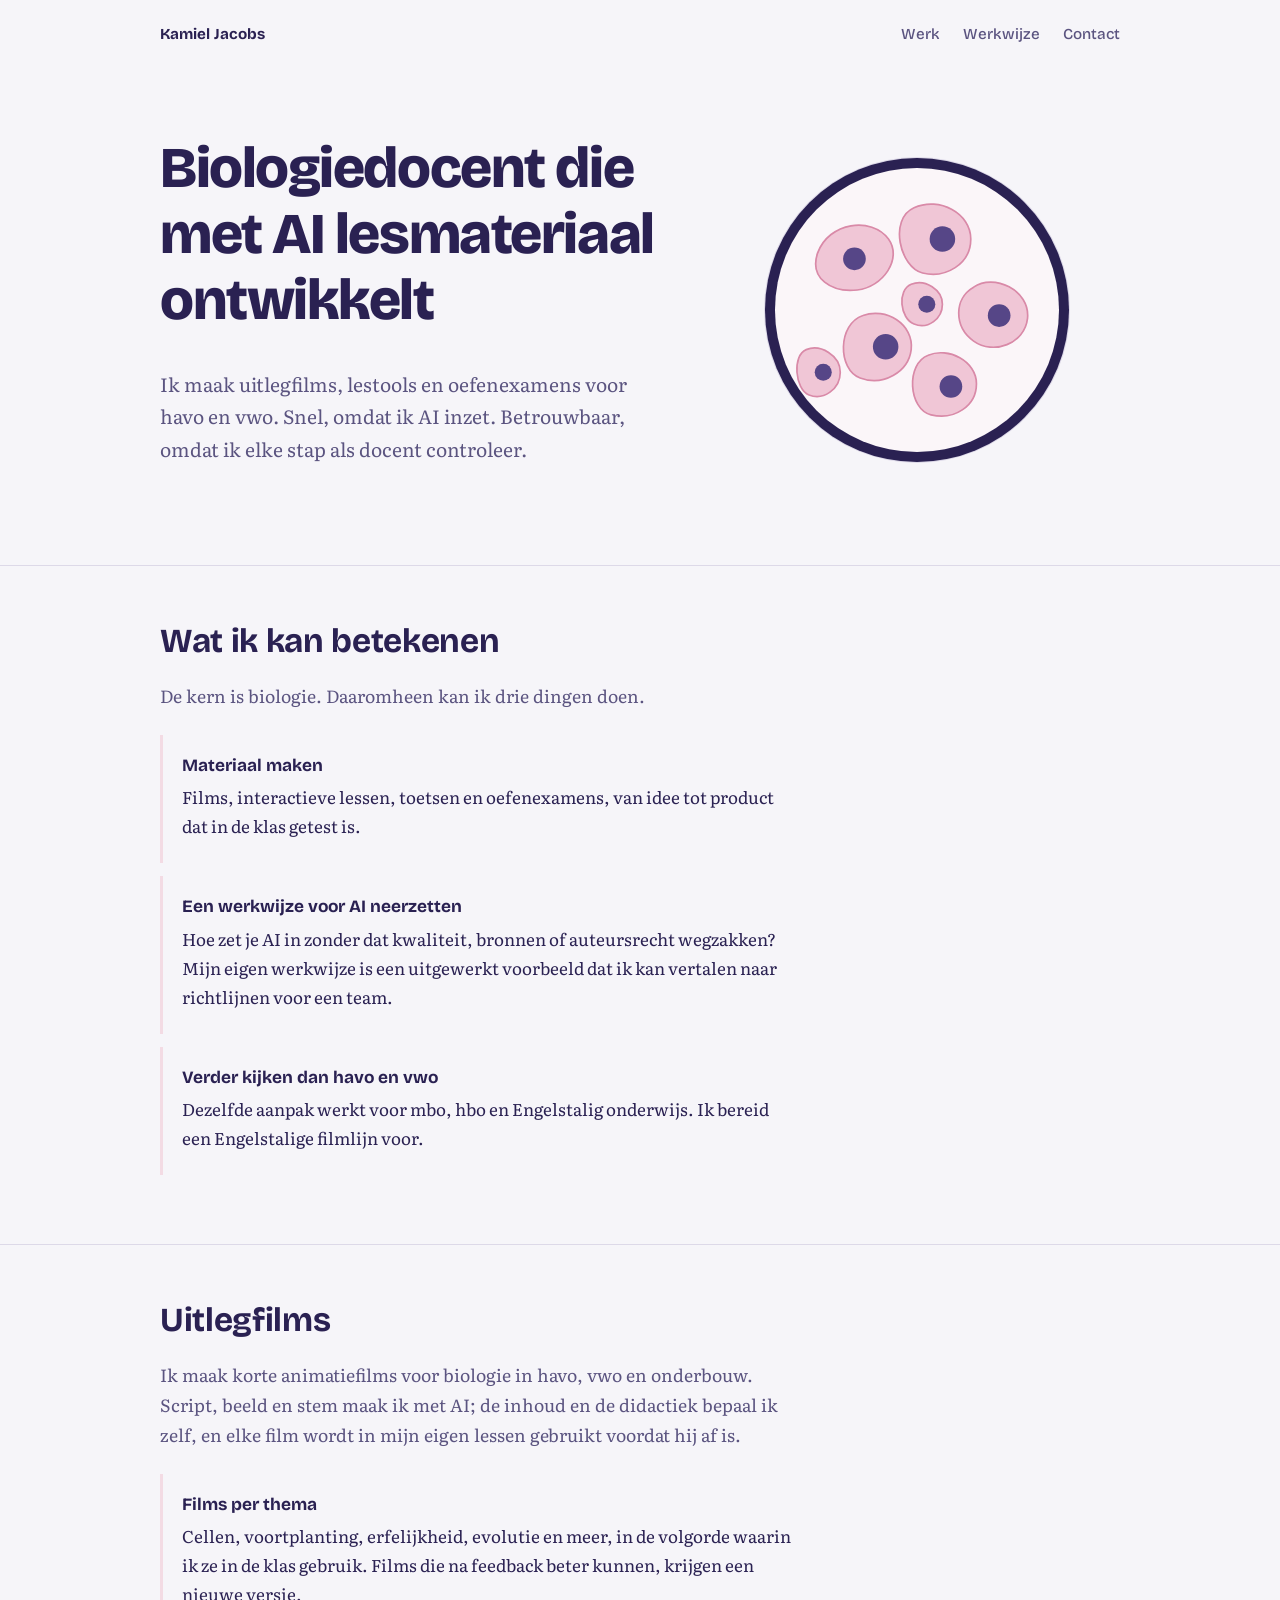
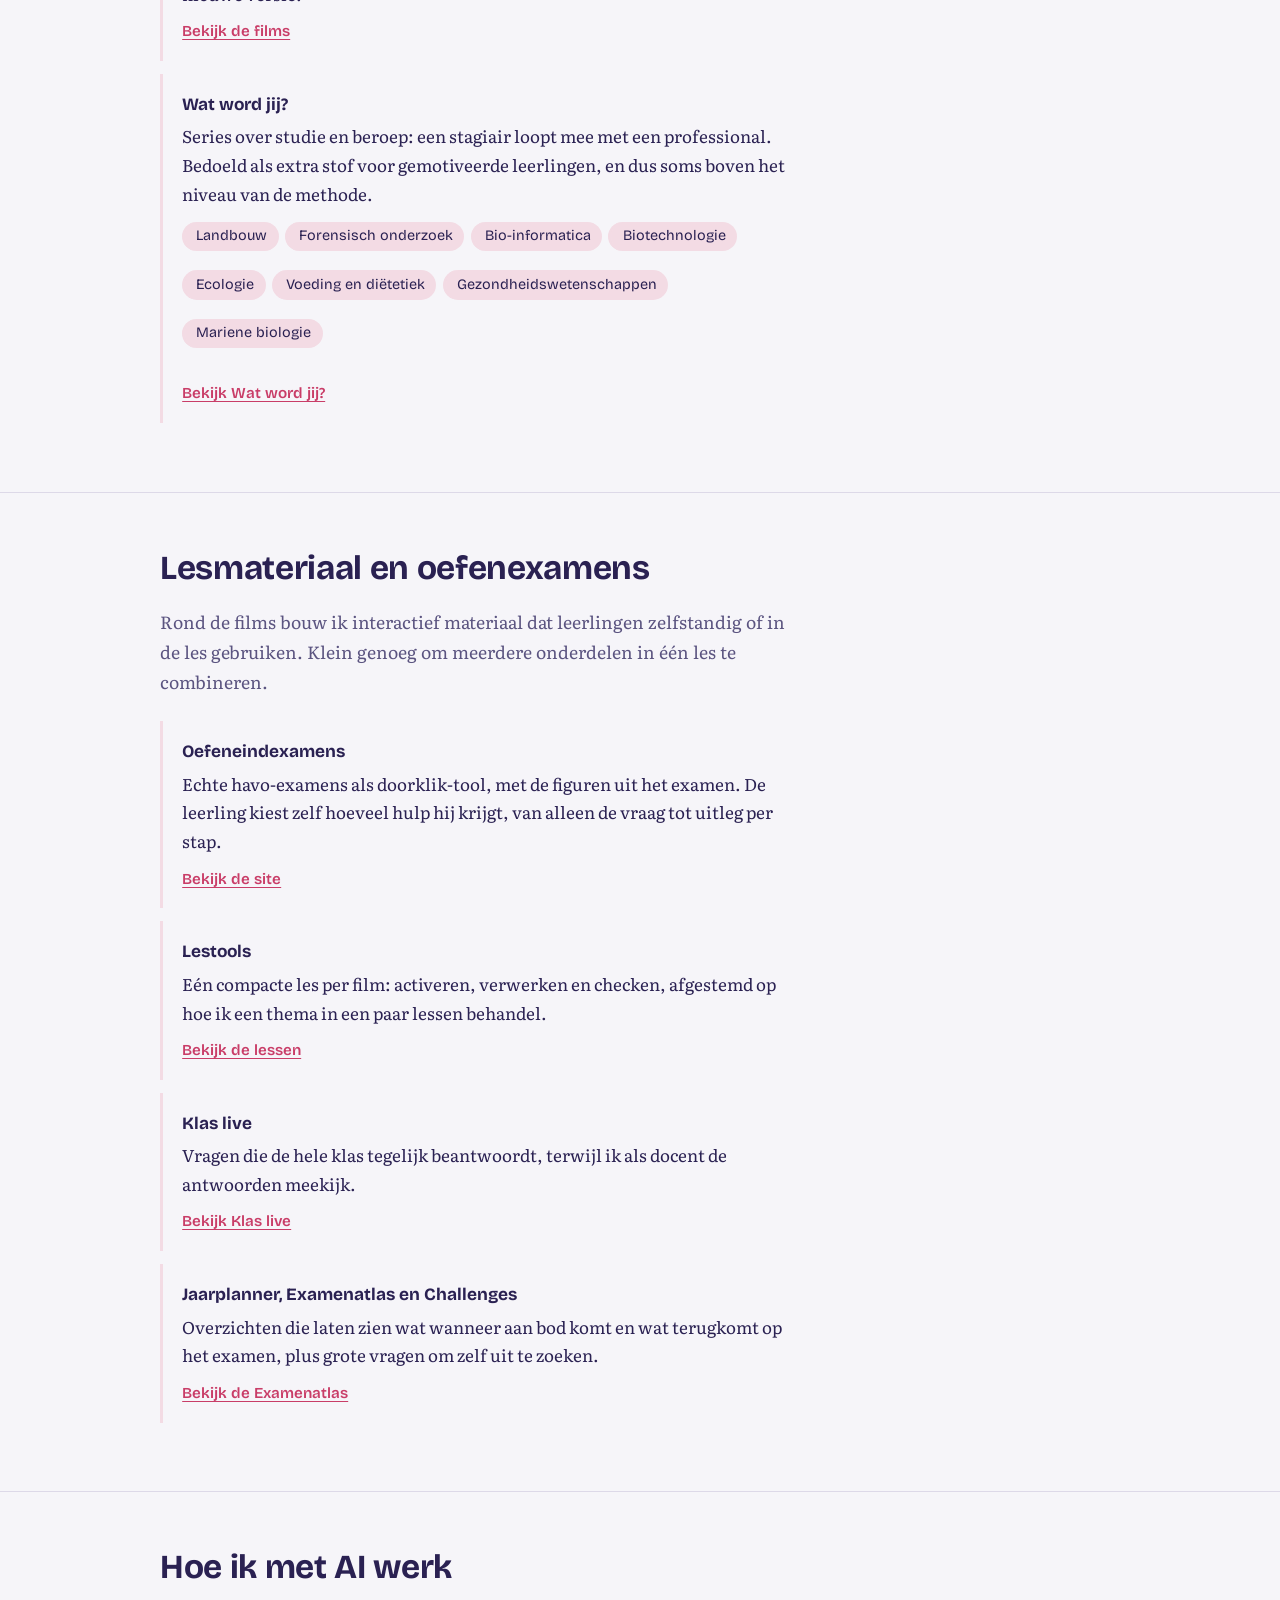
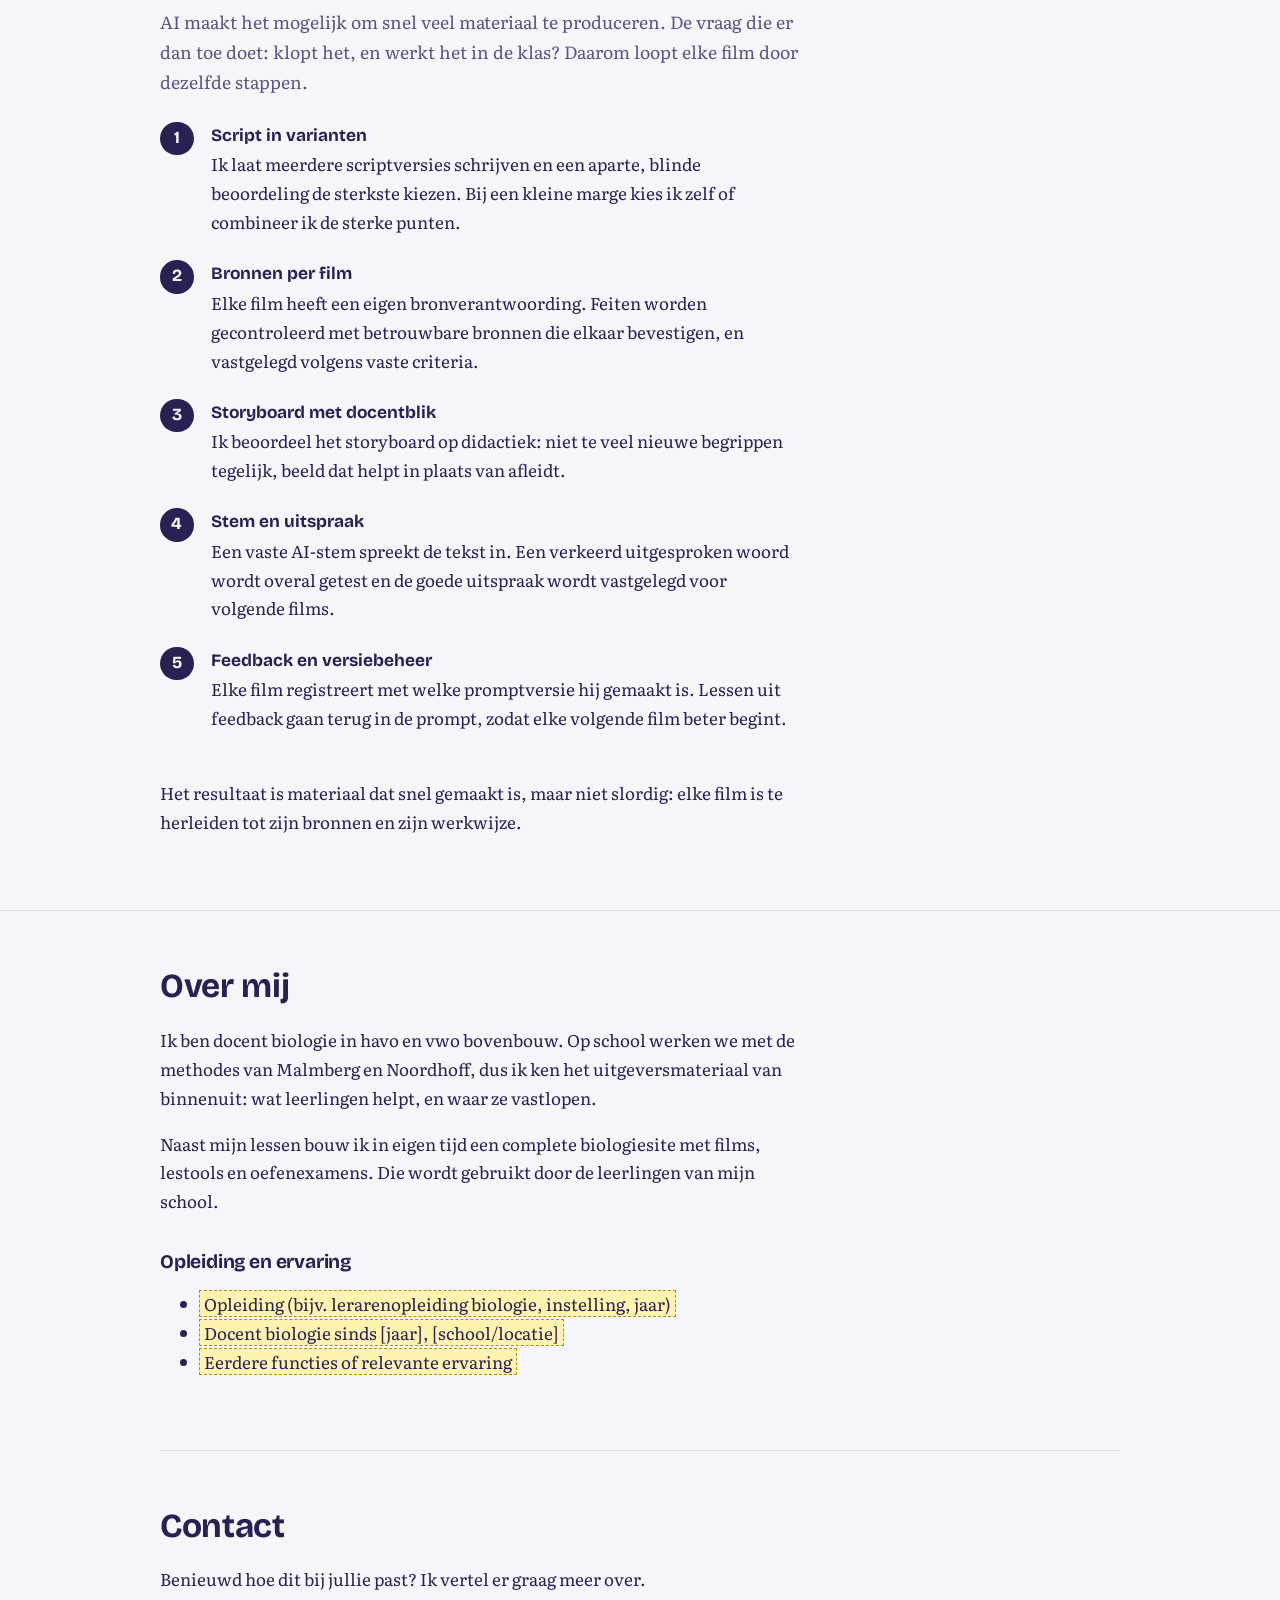
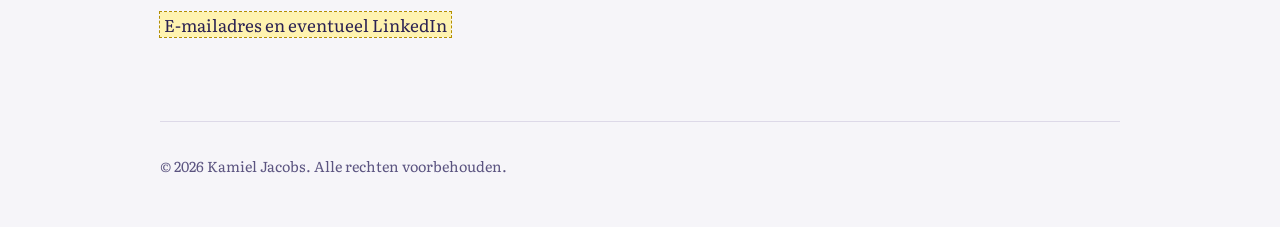
==== index.html @ 705c6bc0 "Eerste versie portfolio: homepage, vier bouwstenen en landingspagina Co-Authored-By: Claude Opus 5.5" ====
<!doctype html>
<html lang="nl">
<head>
  <meta charset="utf-8">
  <meta name="viewport" content="width=device-width, initial-scale=1">
  <title>Kamiel Jacobs – biologie en lesmateriaal met AI</title>
  <meta name="description" content="Portfolio van Kamiel Jacobs, docent biologie die met AI uitlegfilms, lestools en oefenexamens ontwikkelt.">
  <link rel="preconnect" href="https://fonts.googleapis.com">
  <link rel="preconnect" href="https://fonts.gstatic.com" crossorigin>
  <link href="https://fonts.googleapis.com/css2?family=Bricolage+Grotesque:opsz,wght@12..96,500..800&family=Literata:opsz,wght@7..72,400;7..72,600&display=swap" rel="stylesheet">
  <link rel="stylesheet" href="assets/style.css">
</head>
<body>
  <div class="wrap">
    <header class="balk">
      <a href="./">Kamiel Jacobs</a>
      <nav aria-label="Hoofdmenu">
        <a href="#werk">Werk</a>
        <a href="#werkwijze">Werkwijze</a>
        <a href="#contact">Contact</a>
      </nav>
    </header>

    <main>
      <div class="held">
        <div>
          <h1>Biologiedocent die met AI lesmateriaal ontwikkelt</h1>
          <p class="lead">Ik maak uitlegfilms, lestools en oefenexamens voor havo en vwo. Snel, omdat ik AI inzet. Betrouwbaar, omdat ik elke stap als docent controleer.</p>
        </div>
        <div class="beeldveld" aria-hidden="true">
          <svg viewBox="0 0 200 200">
            <g fill="#f0c6d6" stroke="#d98aa8" stroke-width="1.2">
              <path class="cel" d="M30 60c8-22 38-26 50-10 10 14-4 34-22 36-18 2-34-8-28-26z"/>
              <path class="cel" d="M98 28c18-8 40 4 40 22s-18 28-34 24-24-38-6-46z"/>
              <path class="cel" d="M140 84c14-10 40 2 38 22-2 18-24 26-38 16s-14-30 0-38z"/>
              <path class="cel" d="M62 104c16-6 36 6 34 24-2 16-20 26-36 20s-16-38 2-44z"/>
              <path class="cel" d="M108 132c14-6 34 4 34 20s-16 26-32 22-18-36-2-42z"/>
              <path class="cel" d="M22 128c10-4 24 4 24 16s-12 20-22 16-12-28-2-32z"/>
              <path class="cel" d="M96 82c10-4 22 4 22 14s-10 18-20 14-12-24-2-28z"/>
            </g>
            <g fill="#3b2f7a" opacity="0.85">
              <circle class="cel" cx="56" cy="64" r="8"/>
              <circle class="cel" cx="118" cy="50" r="9"/>
              <circle class="cel" cx="158" cy="104" r="8"/>
              <circle class="cel" cx="78" cy="126" r="9"/>
              <circle class="cel" cx="124" cy="154" r="8"/>
              <circle class="cel" cx="34" cy="144" r="6"/>
              <circle class="cel" cx="107" cy="96" r="6"/>
            </g>
          </svg>
        </div>
      </div>
    </main>
  </div>

  <section class="blok" id="werk">
    <div class="wrap">
      <div class="inhoud">
        <h2>Wat ik kan betekenen</h2>
        <p class="intro">De kern is biologie. Daaromheen kan ik drie dingen doen.</p>
        <ul class="items">
          <li>
            <strong>Materiaal maken</strong>
            <p>Films, interactieve lessen, toetsen en oefenexamens, van idee tot product dat in de klas getest is.</p>
          </li>
          <li>
            <strong>Een werkwijze voor AI neerzetten</strong>
            <p>Hoe zet je AI in zonder dat kwaliteit, bronnen of auteursrecht wegzakken? Mijn eigen werkwijze is een uitgewerkt voorbeeld dat ik kan vertalen naar richtlijnen voor een team.</p>
          </li>
          <li>
            <strong>Verder kijken dan havo en vwo</strong>
            <p>Dezelfde aanpak werkt voor mbo, hbo en Engelstalig onderwijs. Ik bereid een Engelstalige filmlijn voor.</p>
          </li>
        </ul>
      </div>
    </div>
  </section>

  <div data-blok="videos"></div>
  <div data-blok="lesmateriaal"></div>
  <div data-blok="ai-werkwijze"></div>
  <div data-blok="over-mij"></div>

  <div class="wrap">
    <section class="contact" id="contact">
      <div class="inhoud">
        <h2>Contact</h2>
        <p>Benieuwd hoe dit bij jullie past? Ik vertel er graag meer over.</p>
        <p><span class="aanvullen">E-mailadres en eventueel LinkedIn</span></p>
      </div>
    </section>
    <footer>© 2026 Kamiel Jacobs. Alle rechten voorbehouden.</footer>
  </div>

  <script src="assets/blokken.js" data-basis="./"></script>
  <noscript><p class="wrap">Zet JavaScript aan om alle onderdelen te zien.</p></noscript>
</body>
</html>
---- assets/style.css ----
/* Portfolio Kamiel Jacobs
   Palet naar de HE-kleuring uit de microscopie:
   hematoxyline (diep paarsblauw) als inkt, eosine (roze) als accent. */

:root {
  --glas: #f6f5f9;        /* achtergrond: licht, koel, als een objectglaasje */
  --hema: #2a2152;        /* tekst en koppen */
  --hema-zacht: #5b5480;  /* secundaire tekst */
  --eosine: #c93d68;      /* accent, links */
  --eosine-licht: #f3dbe4;
  --lijn: #ddd9e8;

  --kop: "Bricolage Grotesque", system-ui, sans-serif;
  --tekst: "Literata", Georgia, serif;

  --maat: 40rem;
}

* { box-sizing: border-box; }

html { -webkit-text-size-adjust: 100%; }

body {
  margin: 0;
  background: var(--glas);
  color: var(--hema);
  font-family: var(--tekst);
  font-size: 1.0625rem;
  line-height: 1.7;
}

a { color: var(--eosine); text-underline-offset: 0.18em; }
a:hover { color: var(--hema); }
:focus-visible { outline: 3px solid var(--eosine); outline-offset: 3px; border-radius: 2px; }

h1, h2, h3 {
  font-family: var(--kop);
  line-height: 1.15;
  font-weight: 700;
  letter-spacing: -0.01em;
  margin: 0 0 0.6em;
}
h1 { font-size: clamp(2.2rem, 6vw, 3.6rem); font-weight: 800; letter-spacing: -0.025em; }
h2 { font-size: clamp(1.6rem, 3.4vw, 2.1rem); }
h3 { font-size: 1.2rem; margin-top: 1.8em; }

p { margin: 0 0 1em; }

.wrap {
  width: 100%;
  max-width: 64rem;
  margin: 0 auto;
  padding: 0 1rem;
}
@media (min-width: 40rem) { .wrap { padding: 0 2rem; } }

/* Kop van de pagina */
.balk {
  display: flex;
  justify-content: space-between;
  align-items: baseline;
  padding: 1.4rem 0;
  font-family: var(--kop);
  font-size: 0.95rem;
}
.balk a { color: var(--hema); text-decoration: none; font-weight: 700; }
.balk nav a { font-weight: 500; margin-left: 1.2rem; color: var(--hema-zacht); }
.balk nav a:hover { color: var(--eosine); }

/* Hero: tekst links, beeldveld van een microscoop rechts */
.held {
  display: grid;
  gap: 2rem;
  padding: 2.5rem 0 3.5rem;
  align-items: center;
}
@media (min-width: 52rem) {
  .held { grid-template-columns: 1.25fr 1fr; gap: 3rem; padding: 4rem 0 5rem; }
}
.held p.lead {
  font-size: 1.2rem;
  max-width: 34rem;
  color: var(--hema-zacht);
}
.voor-wie {
  font-family: var(--kop);
  color: var(--eosine);
  font-weight: 600;
  margin-bottom: 0.8rem;
}

.beeldveld {
  width: min(70%, 22rem);
  aspect-ratio: 1;
  margin: 0 auto;
  border-radius: 50%;
  background: #fbf6f9;
  box-shadow: 0 0 0 10px var(--hema), 0 0 0 11px var(--lijn);
  overflow: hidden;
}
.beeldveld svg { width: 100%; height: 100%; display: block; }
@media (prefers-reduced-motion: no-preference) {
  .beeldveld .cel { animation: drijf 14s ease-in-out infinite alternate; transform-origin: center; }
  .beeldveld .cel:nth-child(2n) { animation-duration: 18s; animation-direction: alternate-reverse; }
  @keyframes drijf { to { transform: translate(6px, -5px) rotate(4deg); } }
}

/* Secties */
section.blok {
  padding: 3.5rem 0;
  border-top: 1px solid var(--lijn);
}
.blok .inhoud { max-width: var(--maat); }
.blok .intro { font-size: 1.1rem; color: var(--hema-zacht); }

/* Lijst met materiaal: titel + uitleg, geen kaartjes */
.items { list-style: none; padding: 0; margin: 1.5rem 0 0; }
.items li {
  padding: 1rem 0 1rem 1.2rem;
  border-left: 3px solid var(--eosine-licht);
  margin-bottom: 0.8rem;
}
.items li:hover { border-left-color: var(--eosine); }
.items strong { font-family: var(--kop); font-size: 1.08rem; display: block; }
.items a { font-family: var(--kop); font-weight: 600; font-size: 0.95rem; }
.items p { margin: 0.2rem 0 0.4rem; }

/* Werkwijze is echt een volgorde, dus genummerd */
.stappen { counter-reset: stap; list-style: none; padding: 0; margin: 1.5rem 0; }
.stappen li {
  counter-increment: stap;
  position: relative;
  padding: 0 0 1.4rem 3.2rem;
}
.stappen li::before {
  content: counter(stap);
  position: absolute; left: 0; top: 0.05rem;
  width: 2.1rem; height: 2.1rem;
  border-radius: 50%;
  background: var(--hema); color: var(--glas);
  font-family: var(--kop); font-weight: 700;
  display: grid; place-items: center;
}
.stappen strong { font-family: var(--kop); display: block; font-size: 1.08rem; }

.vakgebieden { display: flex; flex-wrap: wrap; gap: 0.4rem; list-style: none; padding: 0; margin: 0.8rem 0 1rem; }
.vakgebieden li {
  font-family: var(--kop); font-size: 0.9rem;
  background: var(--eosine-licht);
  padding: 0.15rem 0.7rem;
  border-radius: 999px;
}

/* Nog in te vullen tekst: valt bewust op, zodat niets vergeten wordt */
.aanvullen {
  background: #fff3b0;
  outline: 1px dashed #b38f00;
  padding: 0 0.25rem;
}

/* Persoonlijke intro op een landingspagina */
.persoonlijk {
  background: var(--hema);
  color: var(--glas);
  padding: 3rem 0;
}
.persoonlijk h1 { color: #fff; }
.persoonlijk p { max-width: var(--maat); font-size: 1.12rem; }
.persoonlijk a { color: #ffb3c9; }
.persoonlijk .voor-wie { color: #ffb3c9; }

.contact { padding: 3.5rem 0 4rem; border-top: 1px solid var(--lijn); }

footer {
  padding: 2rem 0 3rem;
  font-size: 0.9rem;
  color: var(--hema-zacht);
  border-top: 1px solid var(--lijn);
}
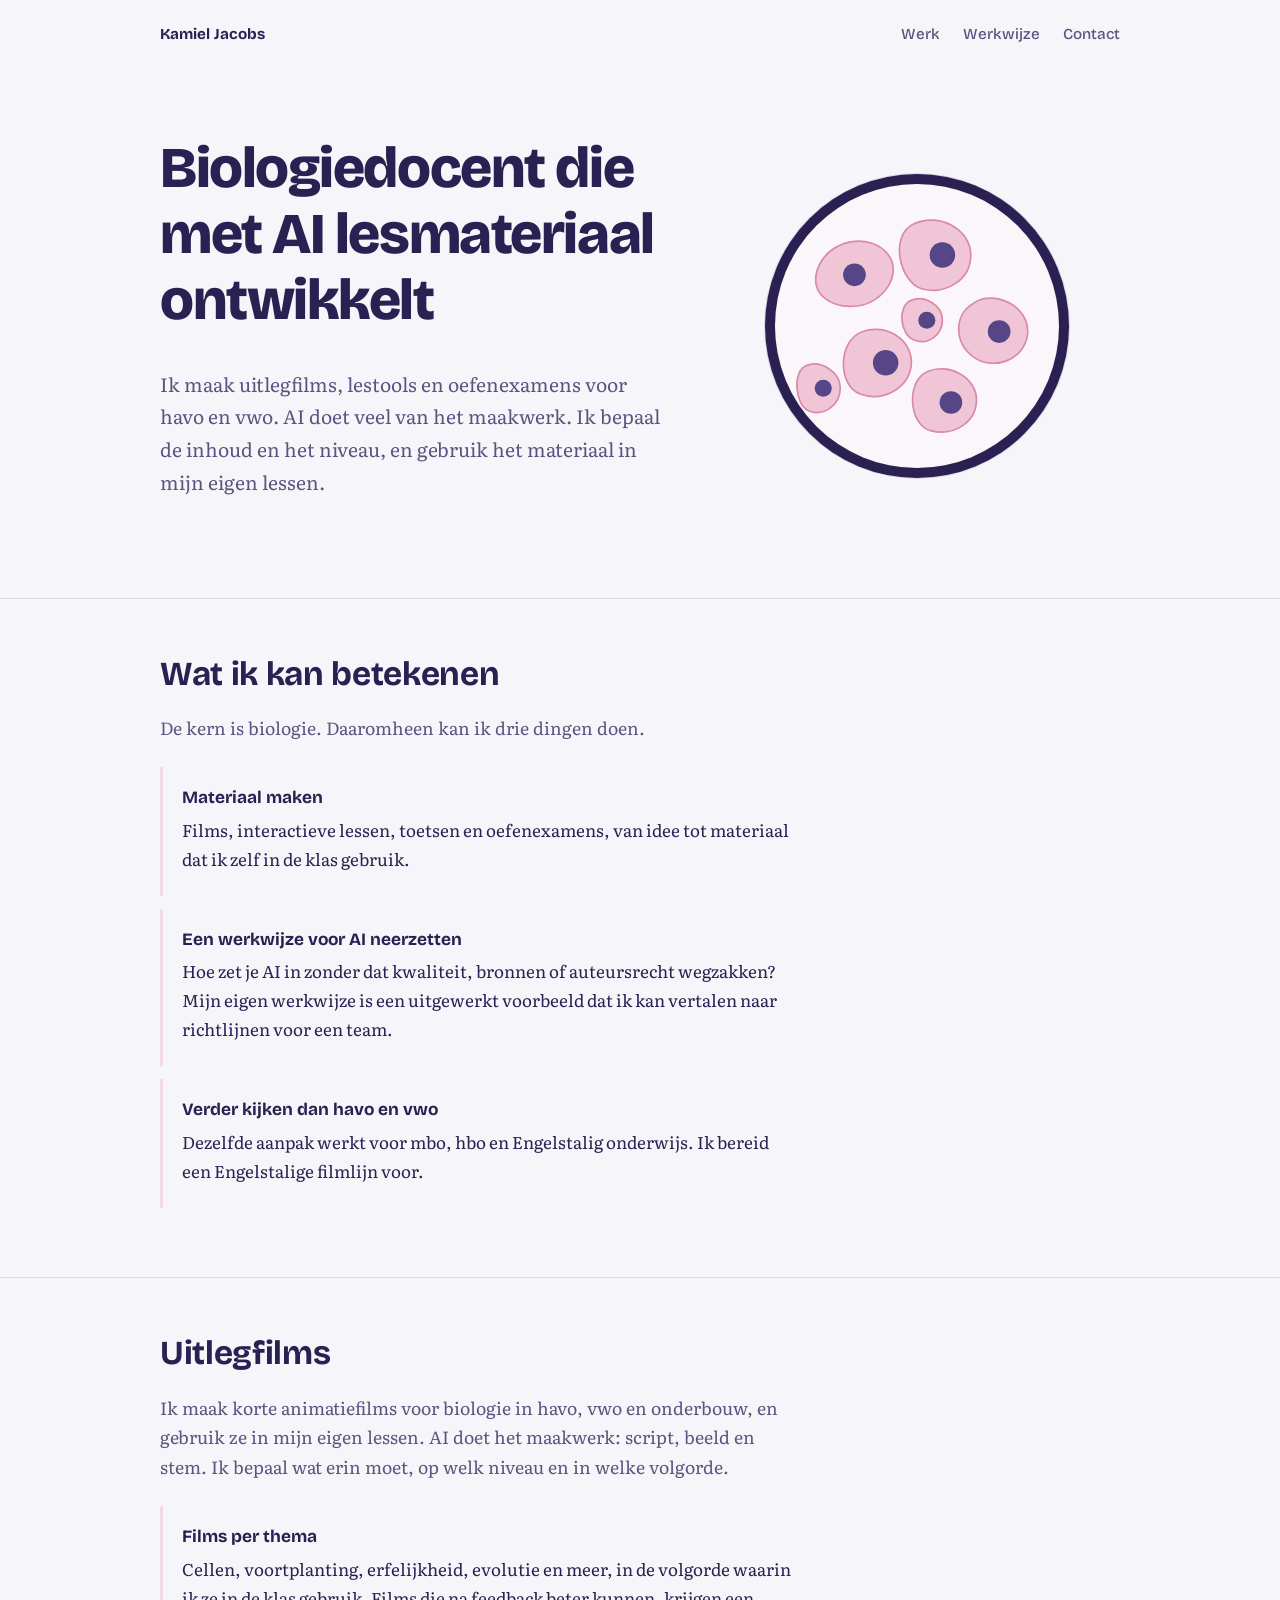
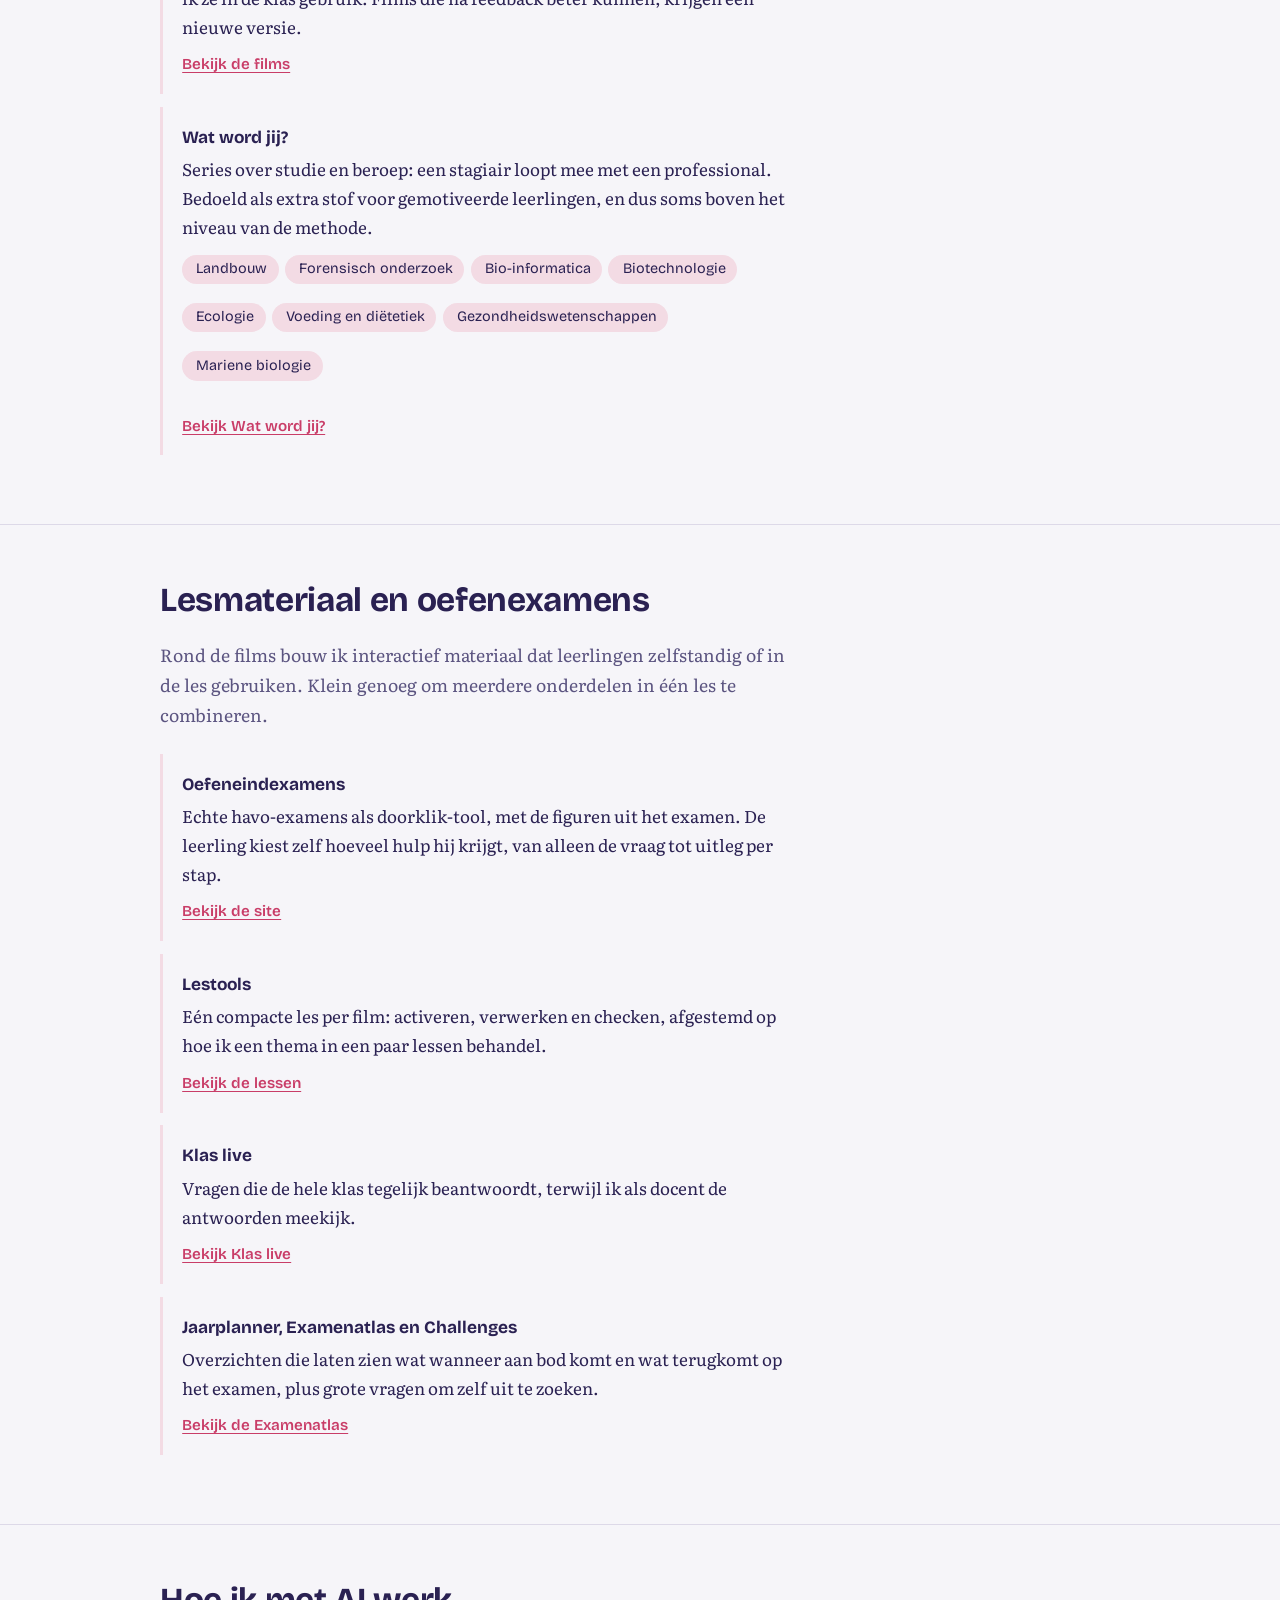
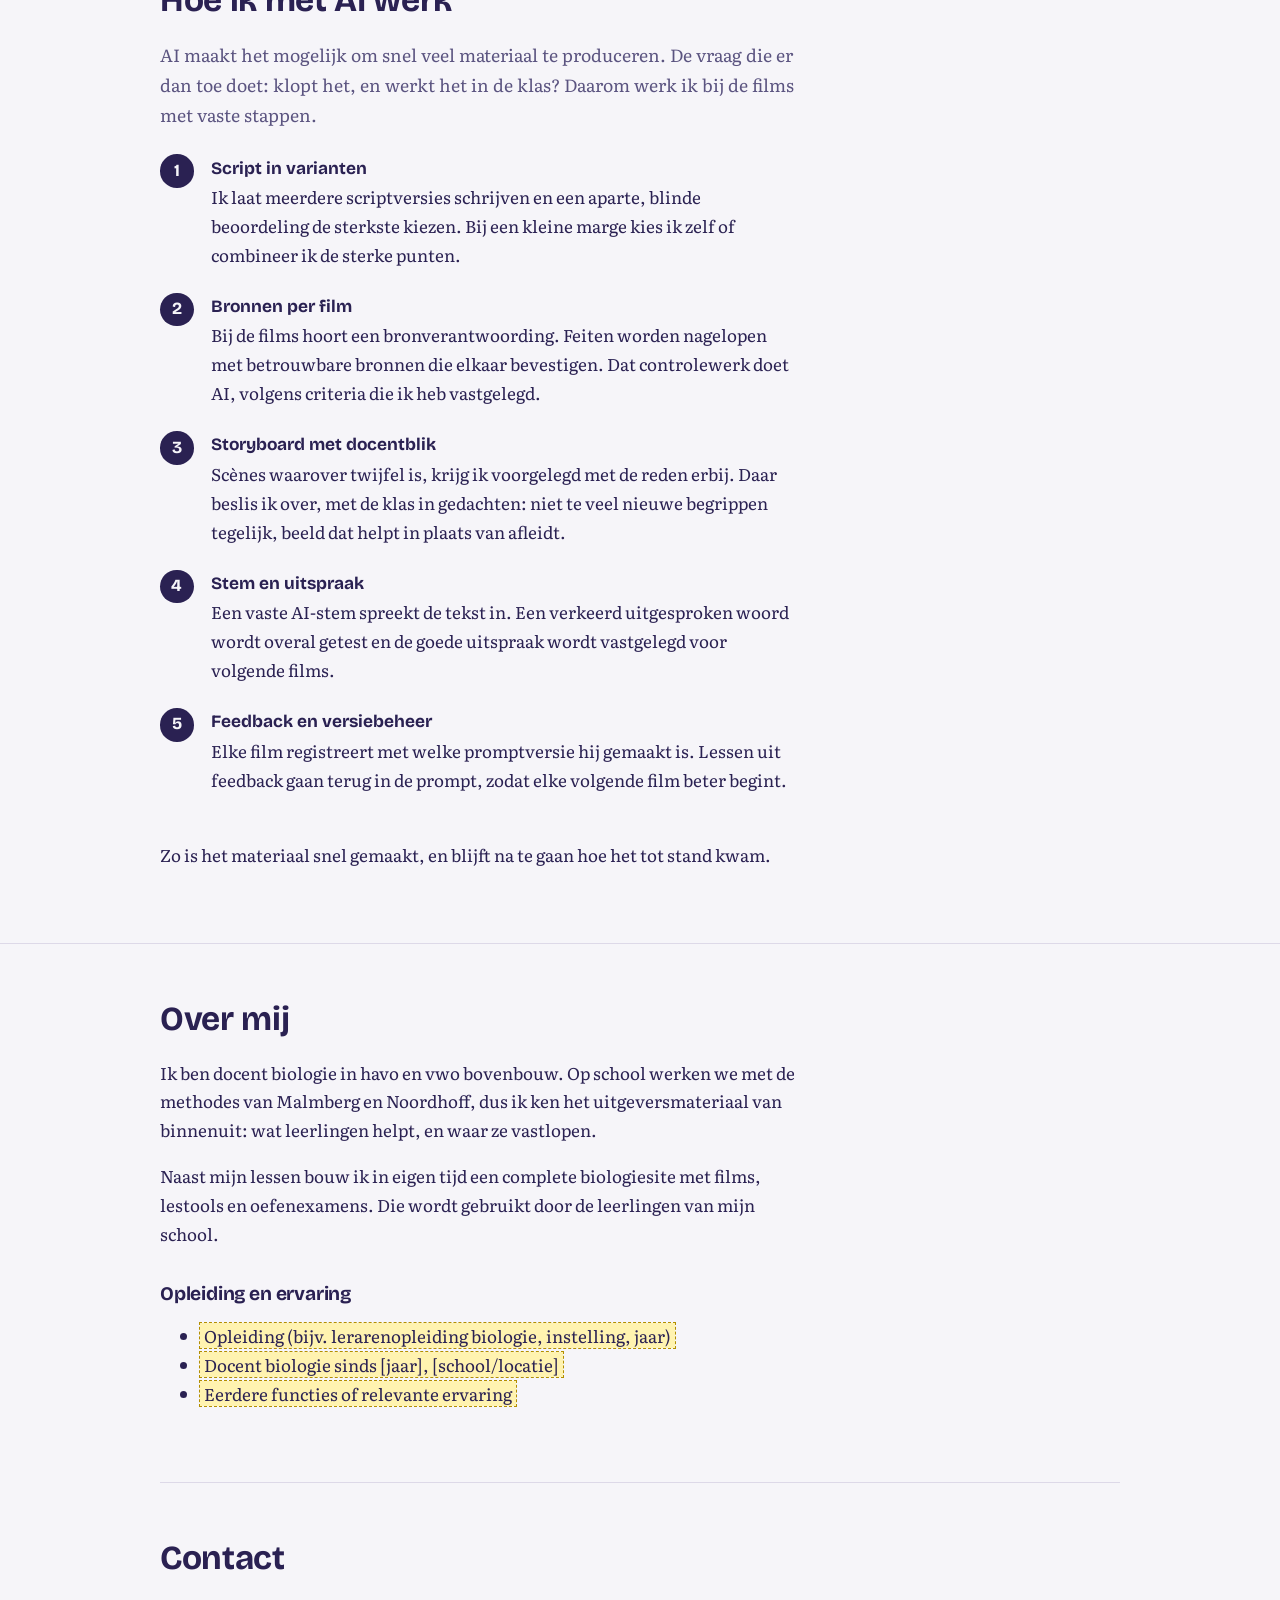
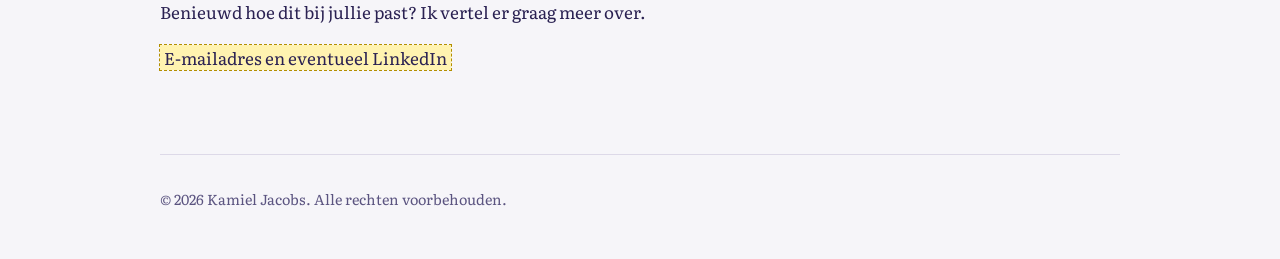
==== commit bca72427: "Teksten minder stellig: alleen beweren wat klopt Co-Authored-By: Claude Opus 5.5 <noreply@anthropic." ====
--- a/index.html
+++ b/index.html
@@ -25,7 +25,7 @@
       <div class="held">
         <div>
           <h1>Biologiedocent die met AI lesmateriaal ontwikkelt</h1>
-          <p class="lead">Ik maak uitlegfilms, lestools en oefenexamens voor havo en vwo. Snel, omdat ik AI inzet. Betrouwbaar, omdat ik elke stap als docent controleer.</p>
+          <p class="lead">Ik maak uitlegfilms, lestools en oefenexamens voor havo en vwo. AI doet veel van het maakwerk. Ik bepaal de inhoud en het niveau, en gebruik het materiaal in mijn eigen lessen.</p>
         </div>
         <div class="beeldveld" aria-hidden="true">
           <svg viewBox="0 0 200 200">
@@ -61,7 +61,7 @@
         <ul class="items">
           <li>
             <strong>Materiaal maken</strong>
-            <p>Films, interactieve lessen, toetsen en oefenexamens, van idee tot product dat in de klas getest is.</p>
+            <p>Films, interactieve lessen, toetsen en oefenexamens, van idee tot materiaal dat ik zelf in de klas gebruik.</p>
           </li>
           <li>
             <strong>Een werkwijze voor AI neerzetten</strong>
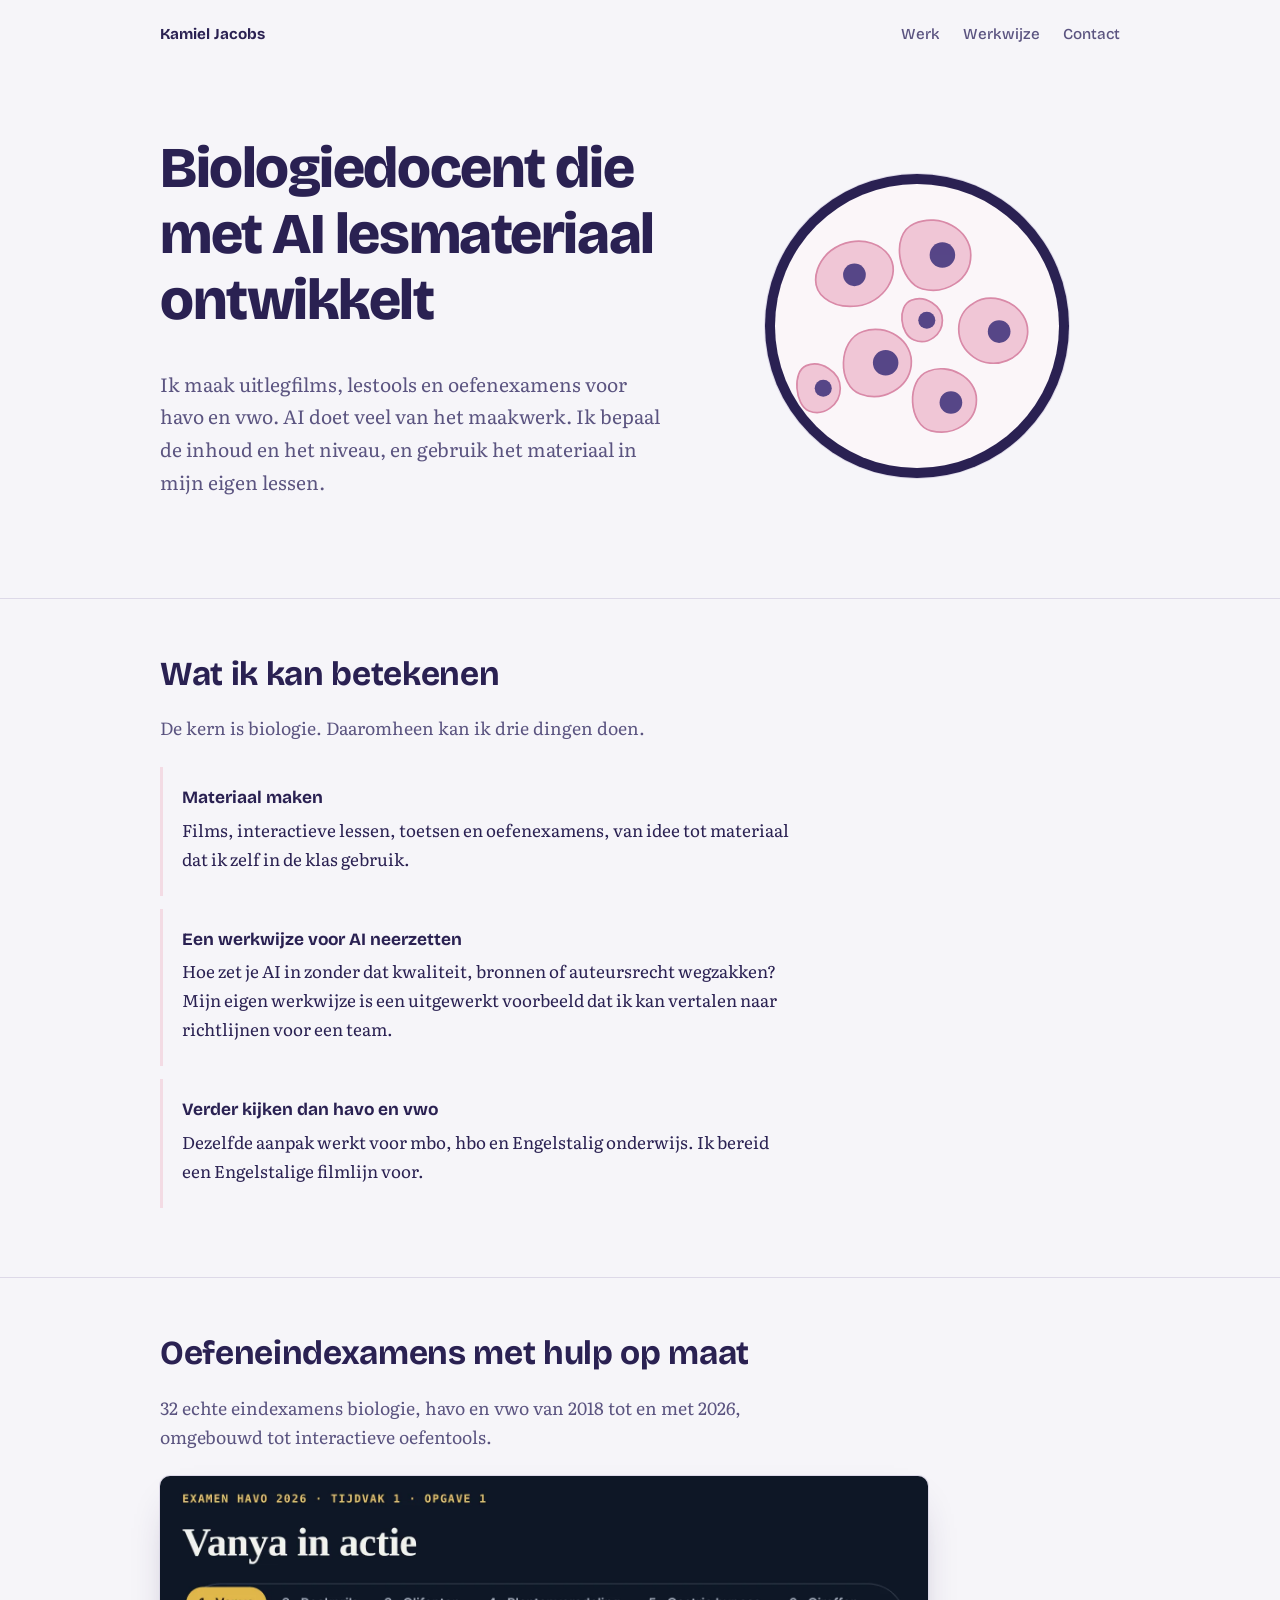
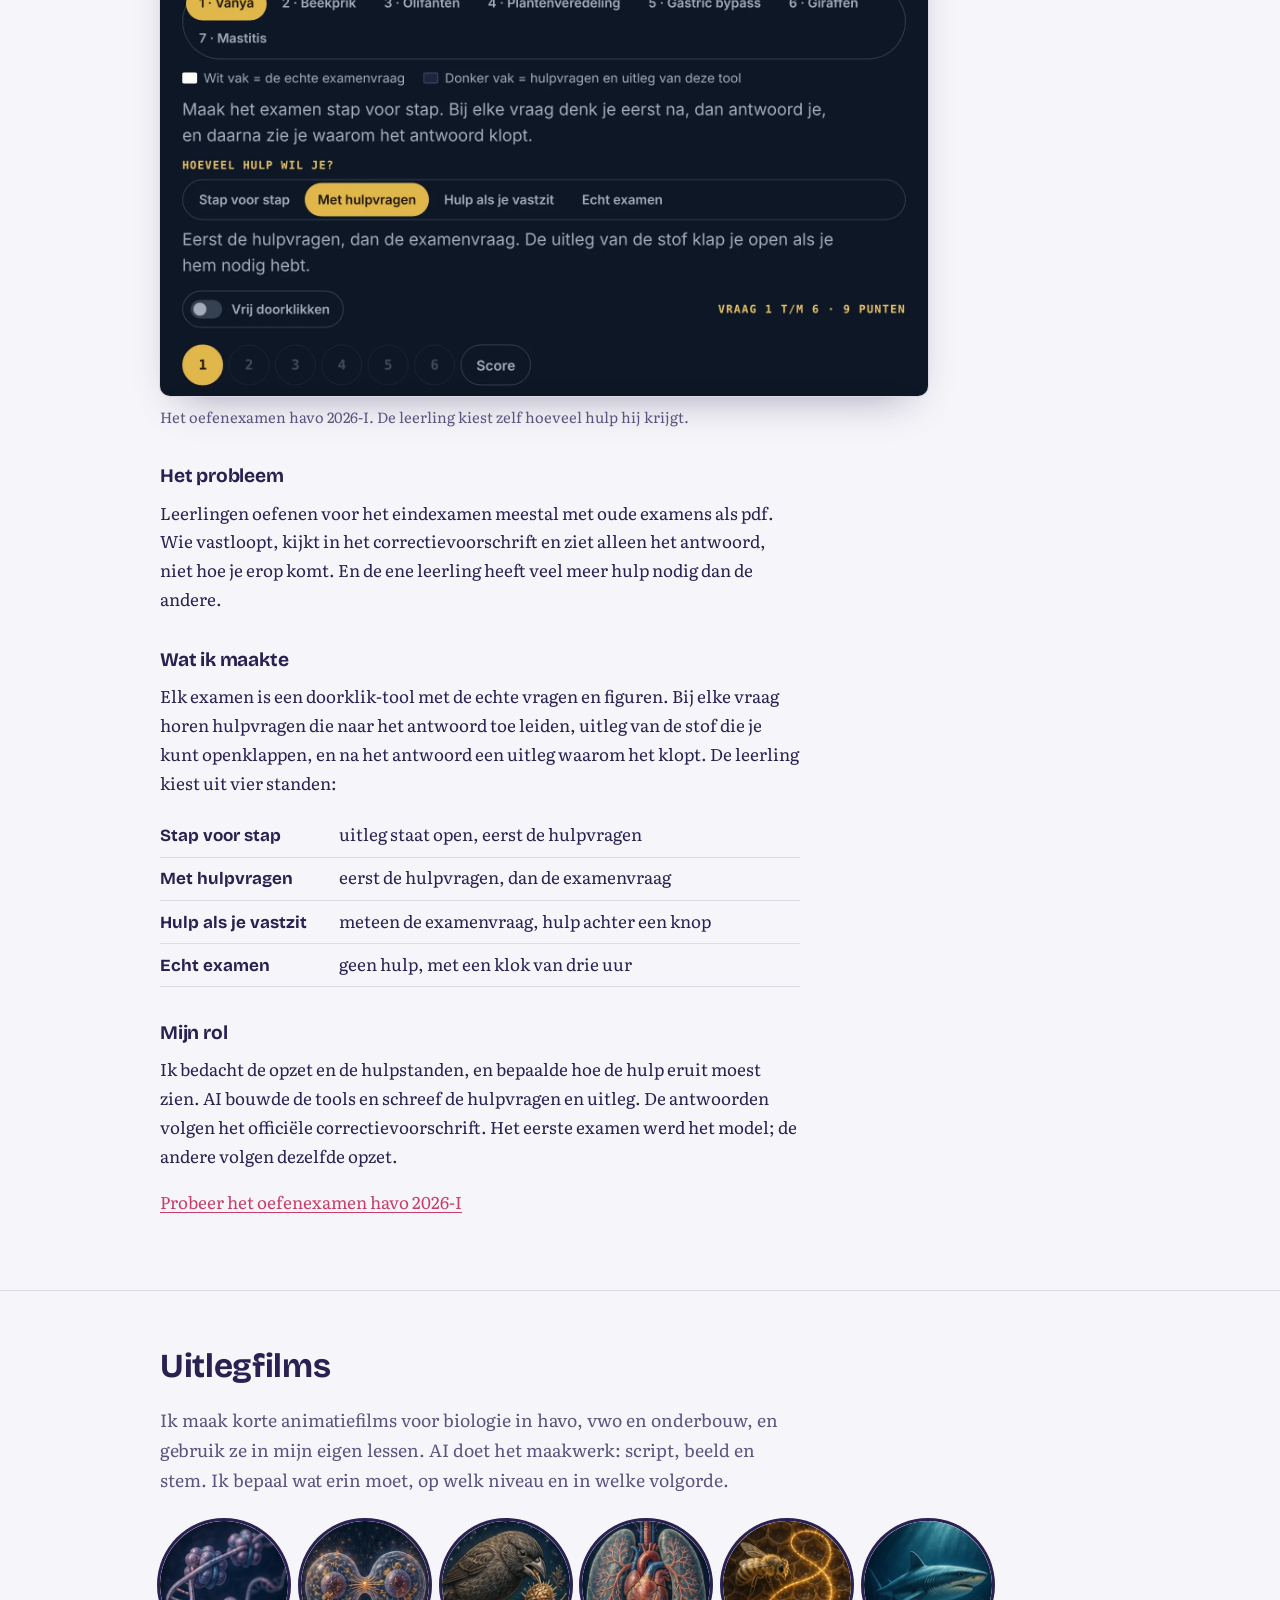
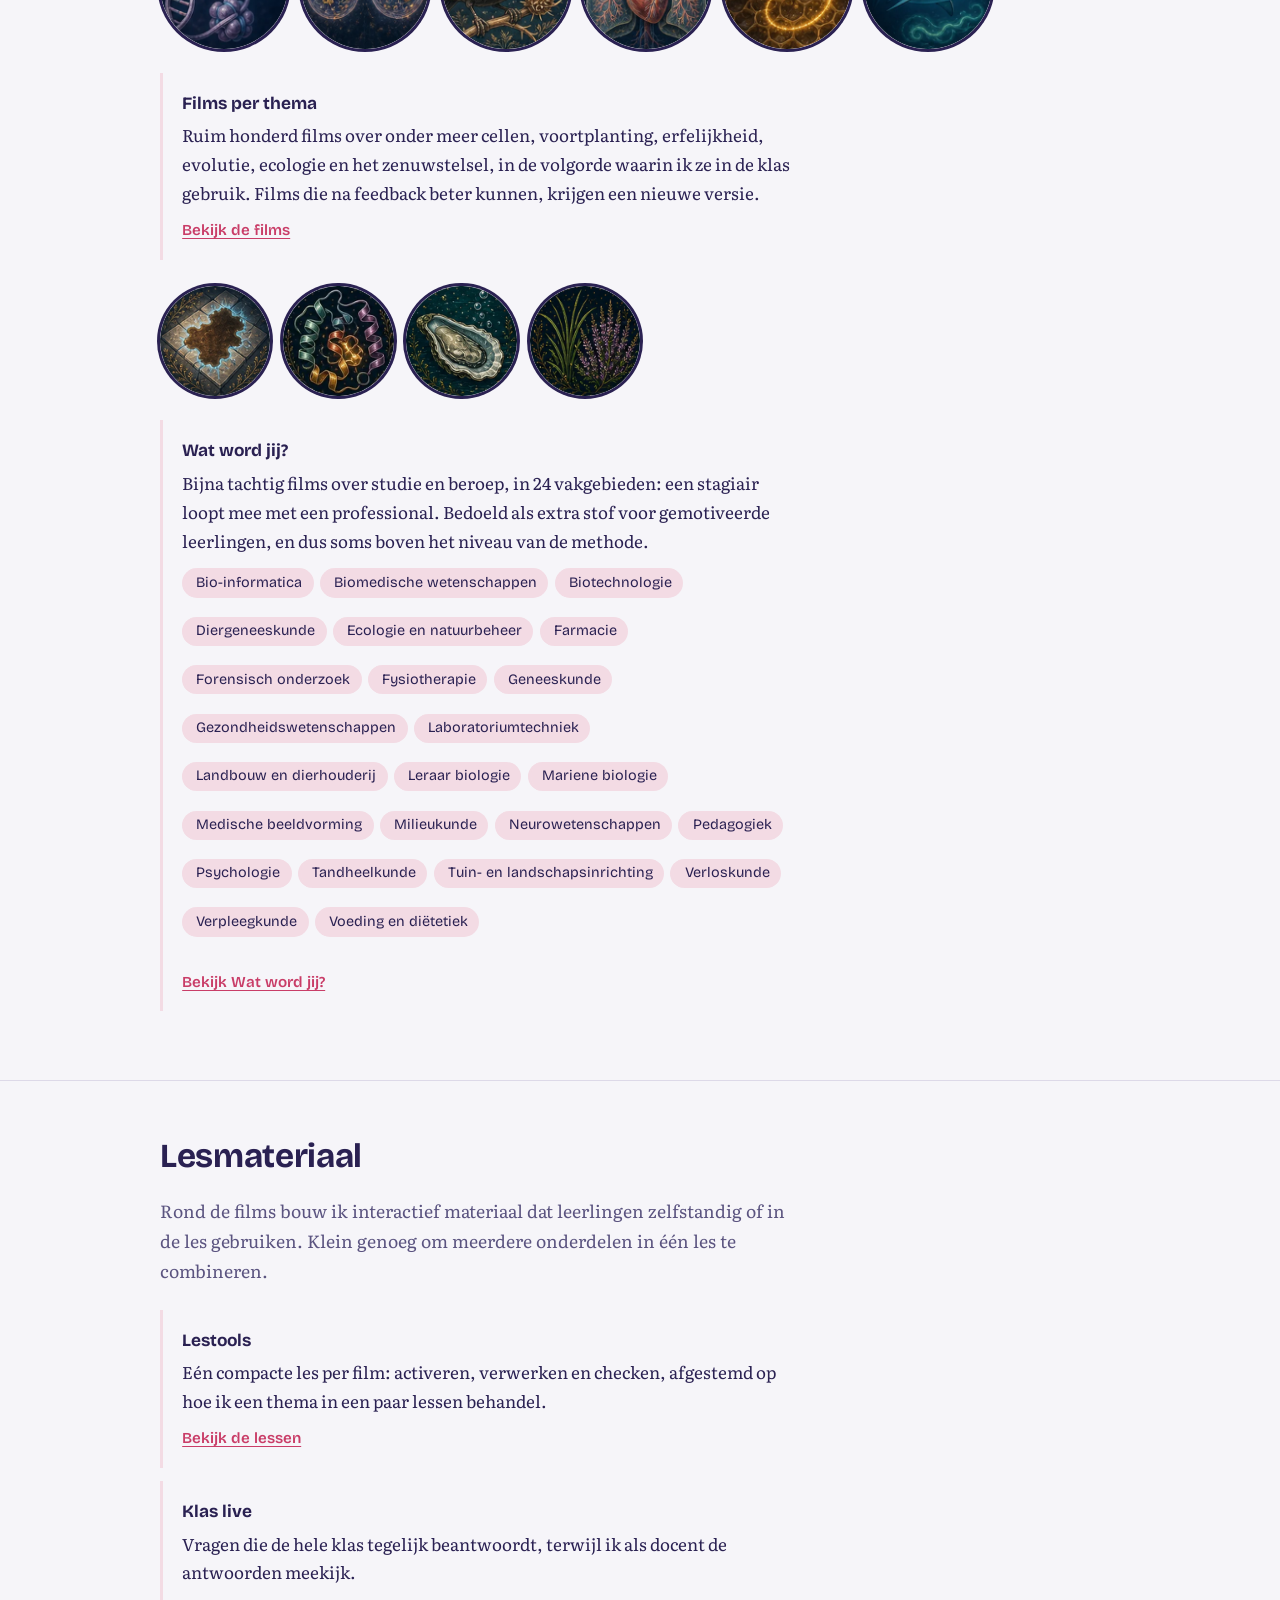
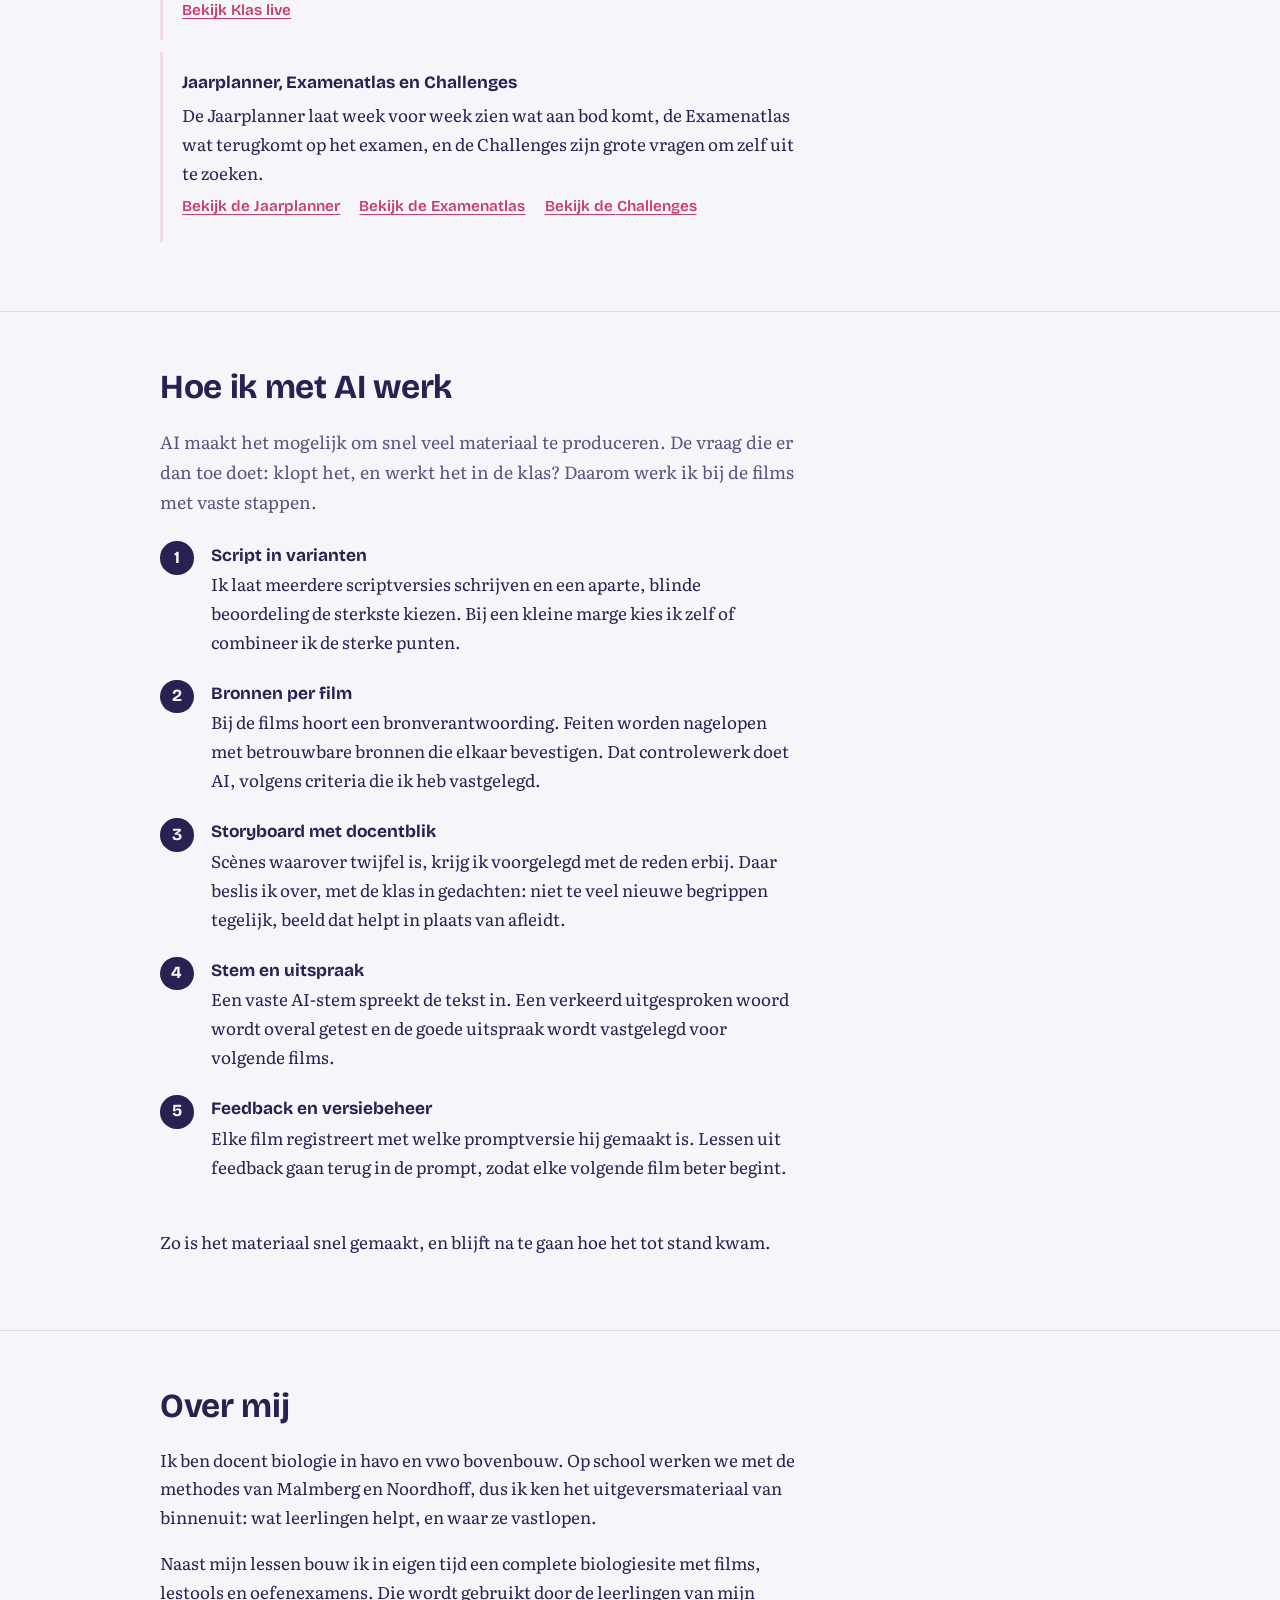
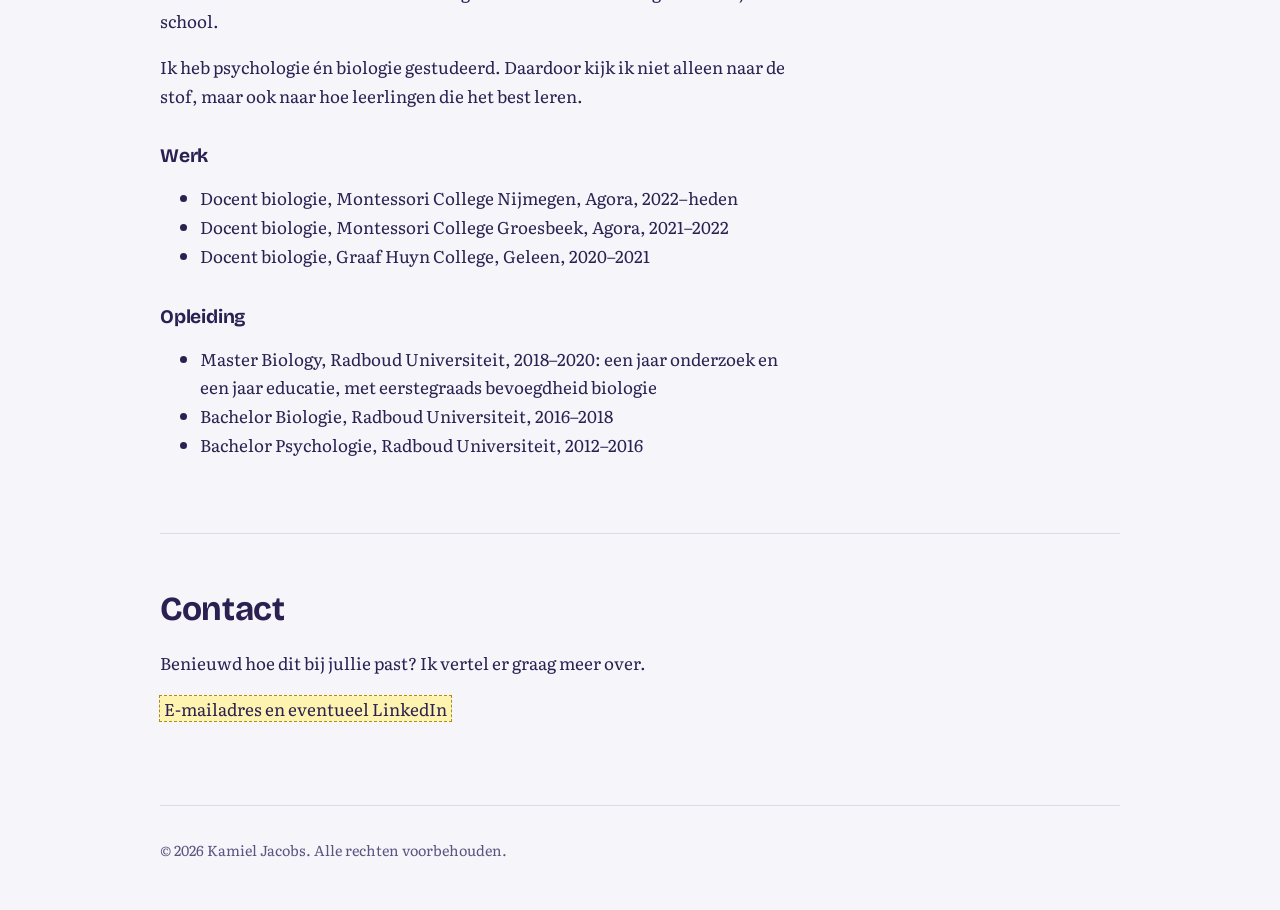
==== commit d1a1fc9b: "Case oefenexamens, filmbeelden, alle 24 vakgebieden, links jaarplanner/challenges, bevoegdheid Co-Au" ====
--- a/index.html
+++ b/index.html
@@ -76,6 +76,7 @@
     </div>
   </section>
 
+  <div data-blok="case-oefenexamens"></div>
   <div data-blok="videos"></div>
   <div data-blok="lesmateriaal"></div>
   <div data-blok="ai-werkwijze"></div>
--- a/assets/style.css
+++ b/assets/style.css
@@ -177,3 +177,33 @@
   color: var(--hema-zacht);
   border-top: 1px solid var(--lijn);
 }
+
+/* Paradepaardje: een uitgewerkte case met schermbeeld */
+.schermbeeld { margin: 1.5rem 0 2rem; max-width: 48rem; }
+.schermbeeld img {
+  width: 100%; height: auto; display: block;
+  border-radius: 10px;
+  box-shadow: 0 0 0 1px var(--lijn), 0 18px 40px -20px rgba(42, 33, 82, 0.45);
+}
+.schermbeeld figcaption { font-size: 0.92rem; color: var(--hema-zacht); margin-top: 0.6rem; }
+
+.standen-lijst { list-style: none; padding: 0; margin: 0 0 1.2rem; }
+.standen-lijst li { padding: 0.35rem 0; border-bottom: 1px solid var(--lijn); }
+.standen-lijst strong { font-family: var(--kop); display: inline-block; min-width: 11rem; }
+
+.linkrij { display: flex; flex-wrap: wrap; gap: 0.3rem 1.2rem; margin: 0; }
+
+/* Ronde filmbeelden, als preparaten onder de microscoop */
+.filmstrip {
+  list-style: none; padding: 0; margin: 1.6rem 0 0.6rem;
+  display: grid; grid-template-columns: repeat(3, 1fr); gap: 0.8rem;
+  max-width: 40rem;
+}
+@media (min-width: 40rem) { .filmstrip { grid-template-columns: repeat(6, 1fr); max-width: 52rem; } }
+.filmstrip-klein { max-width: 30rem; grid-template-columns: repeat(4, 1fr); }
+@media (min-width: 40rem) { .filmstrip-klein { grid-template-columns: repeat(4, 1fr); max-width: 30rem; } }
+.filmstrip img {
+  width: 100%; height: auto; display: block;
+  border-radius: 50%;
+  box-shadow: 0 0 0 3px var(--hema);
+}
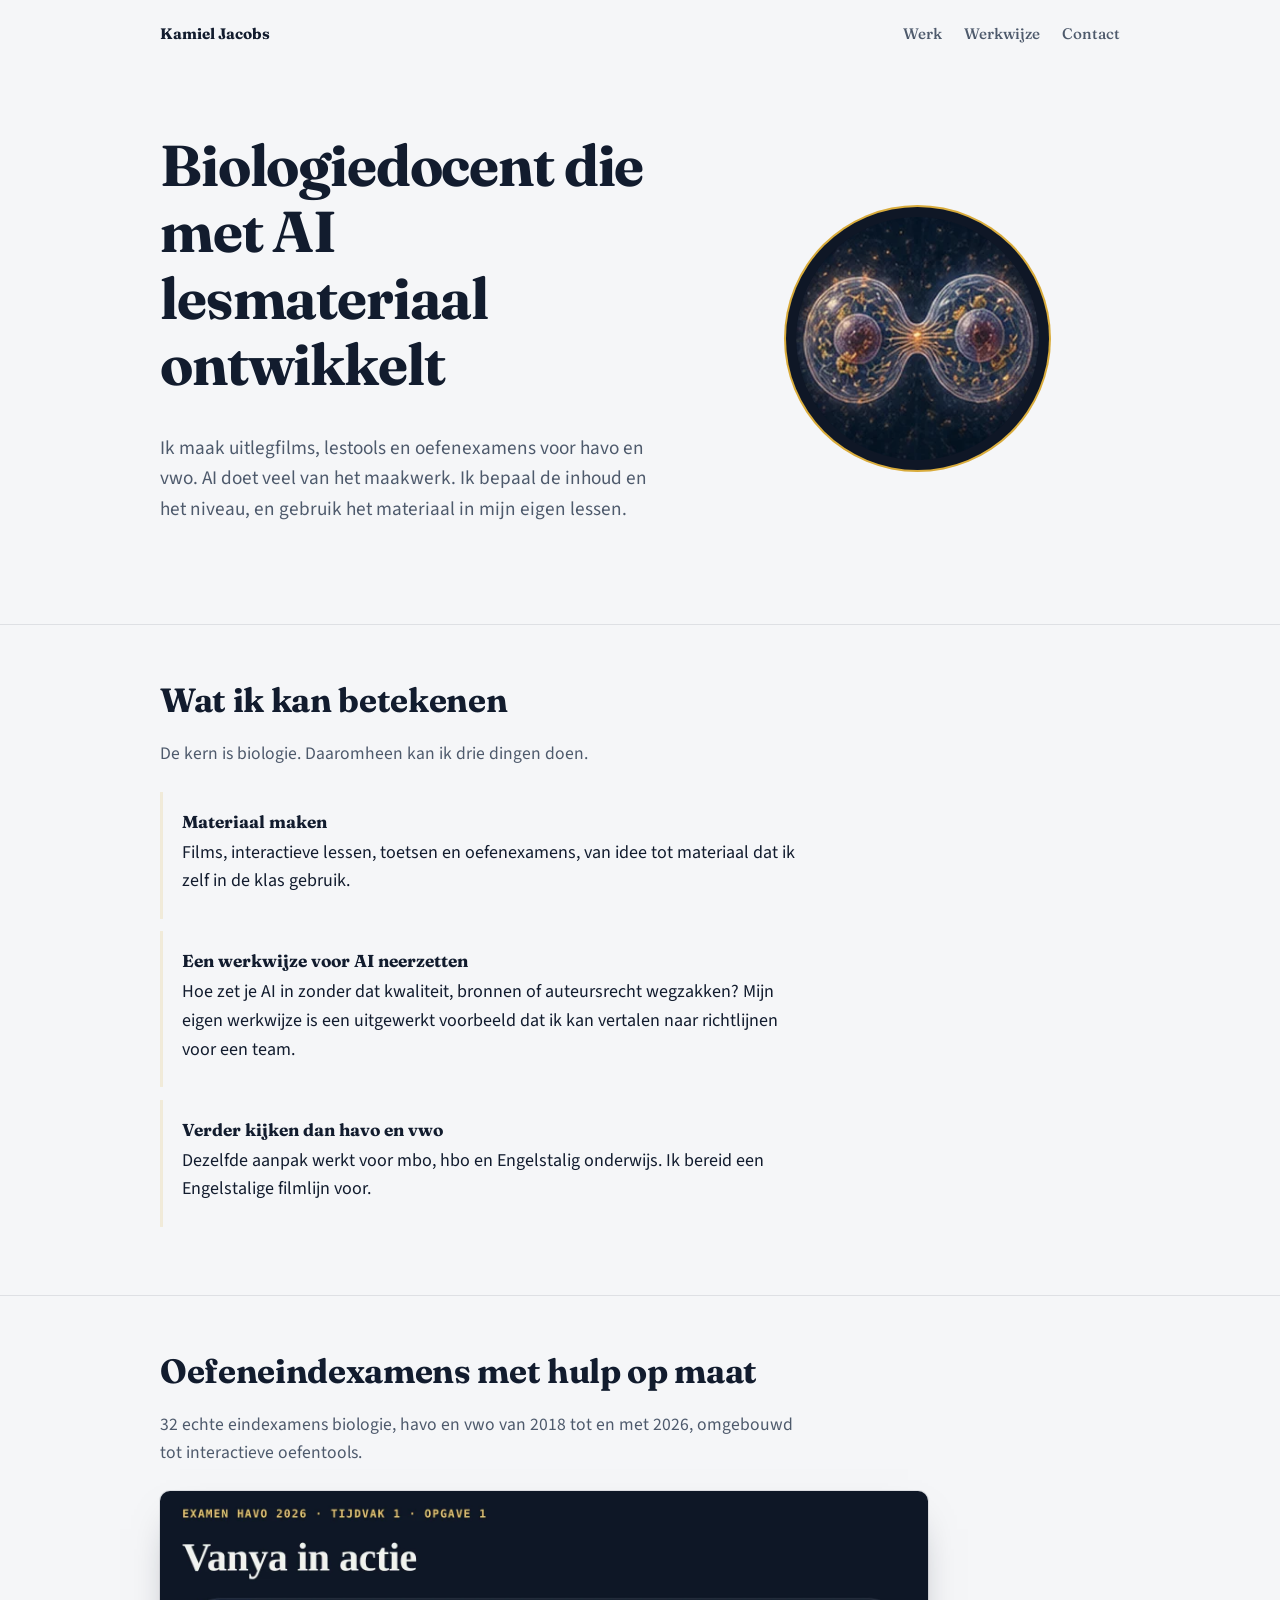
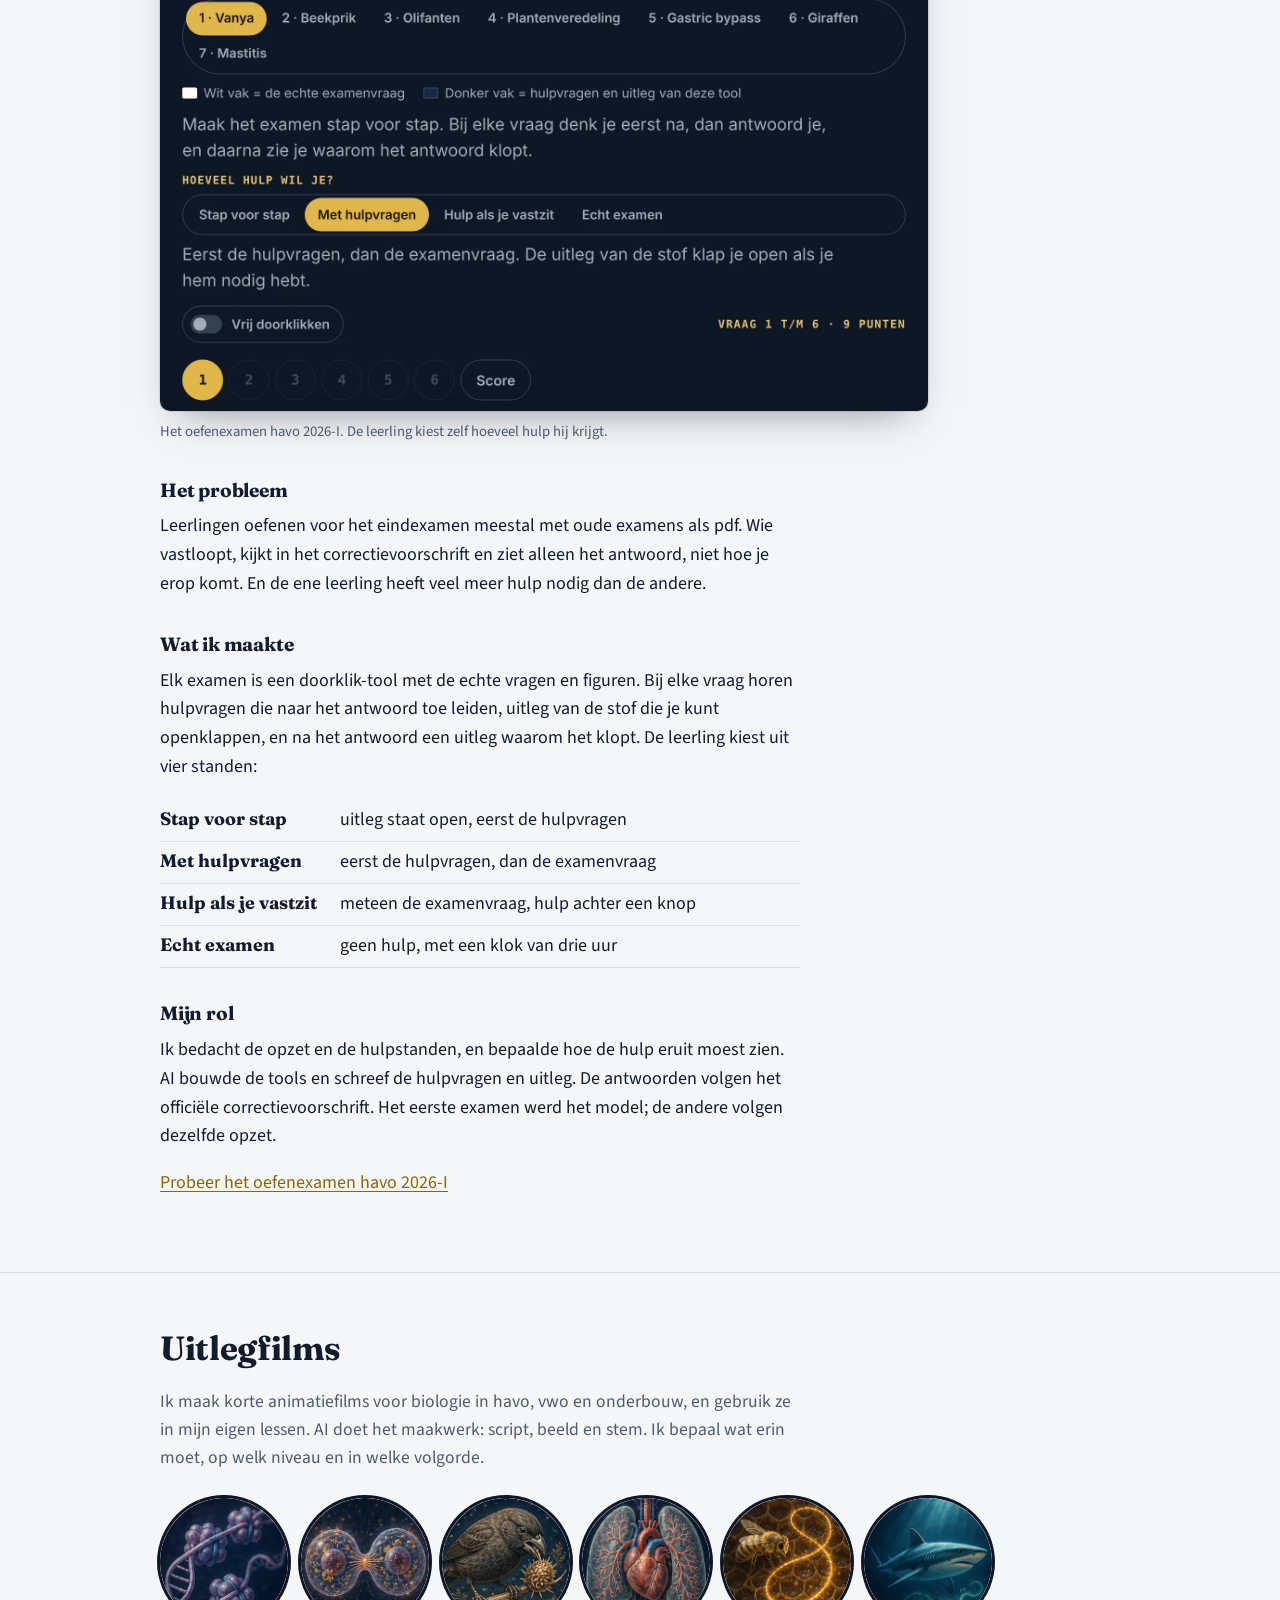
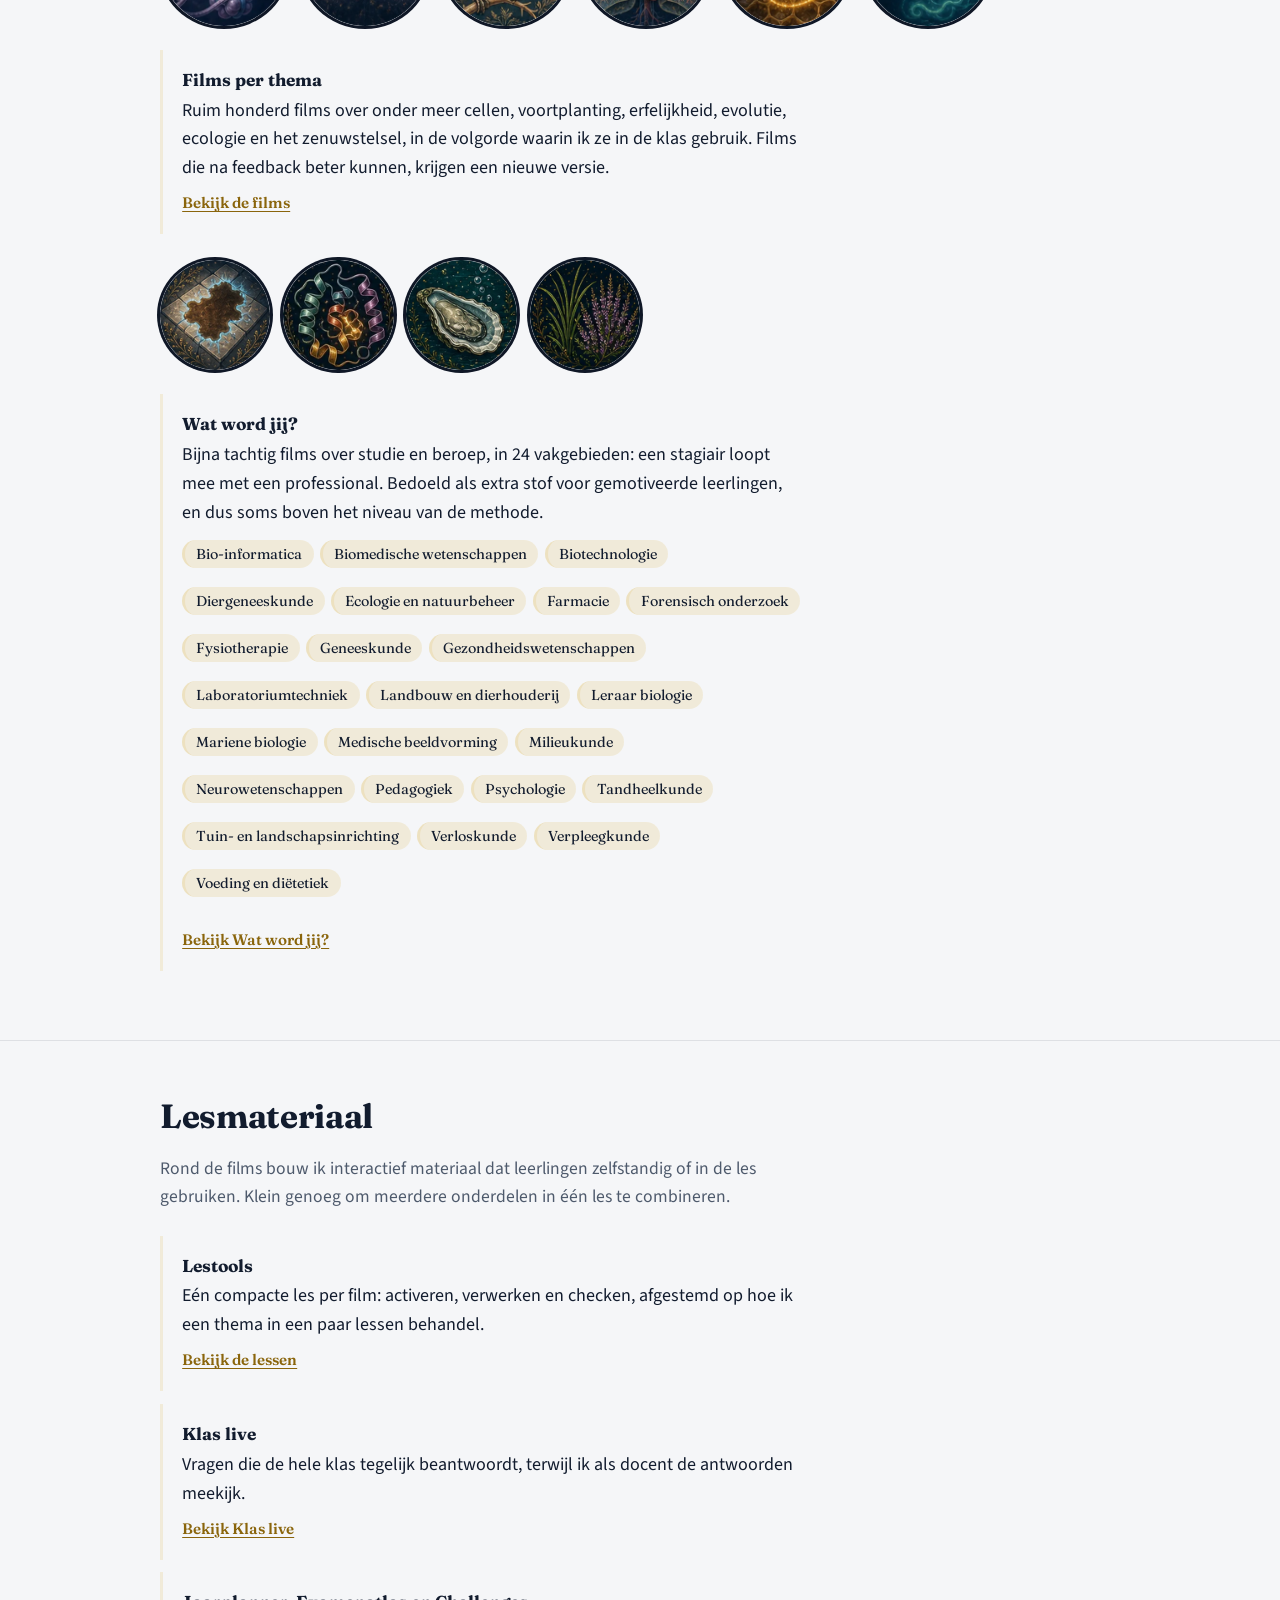
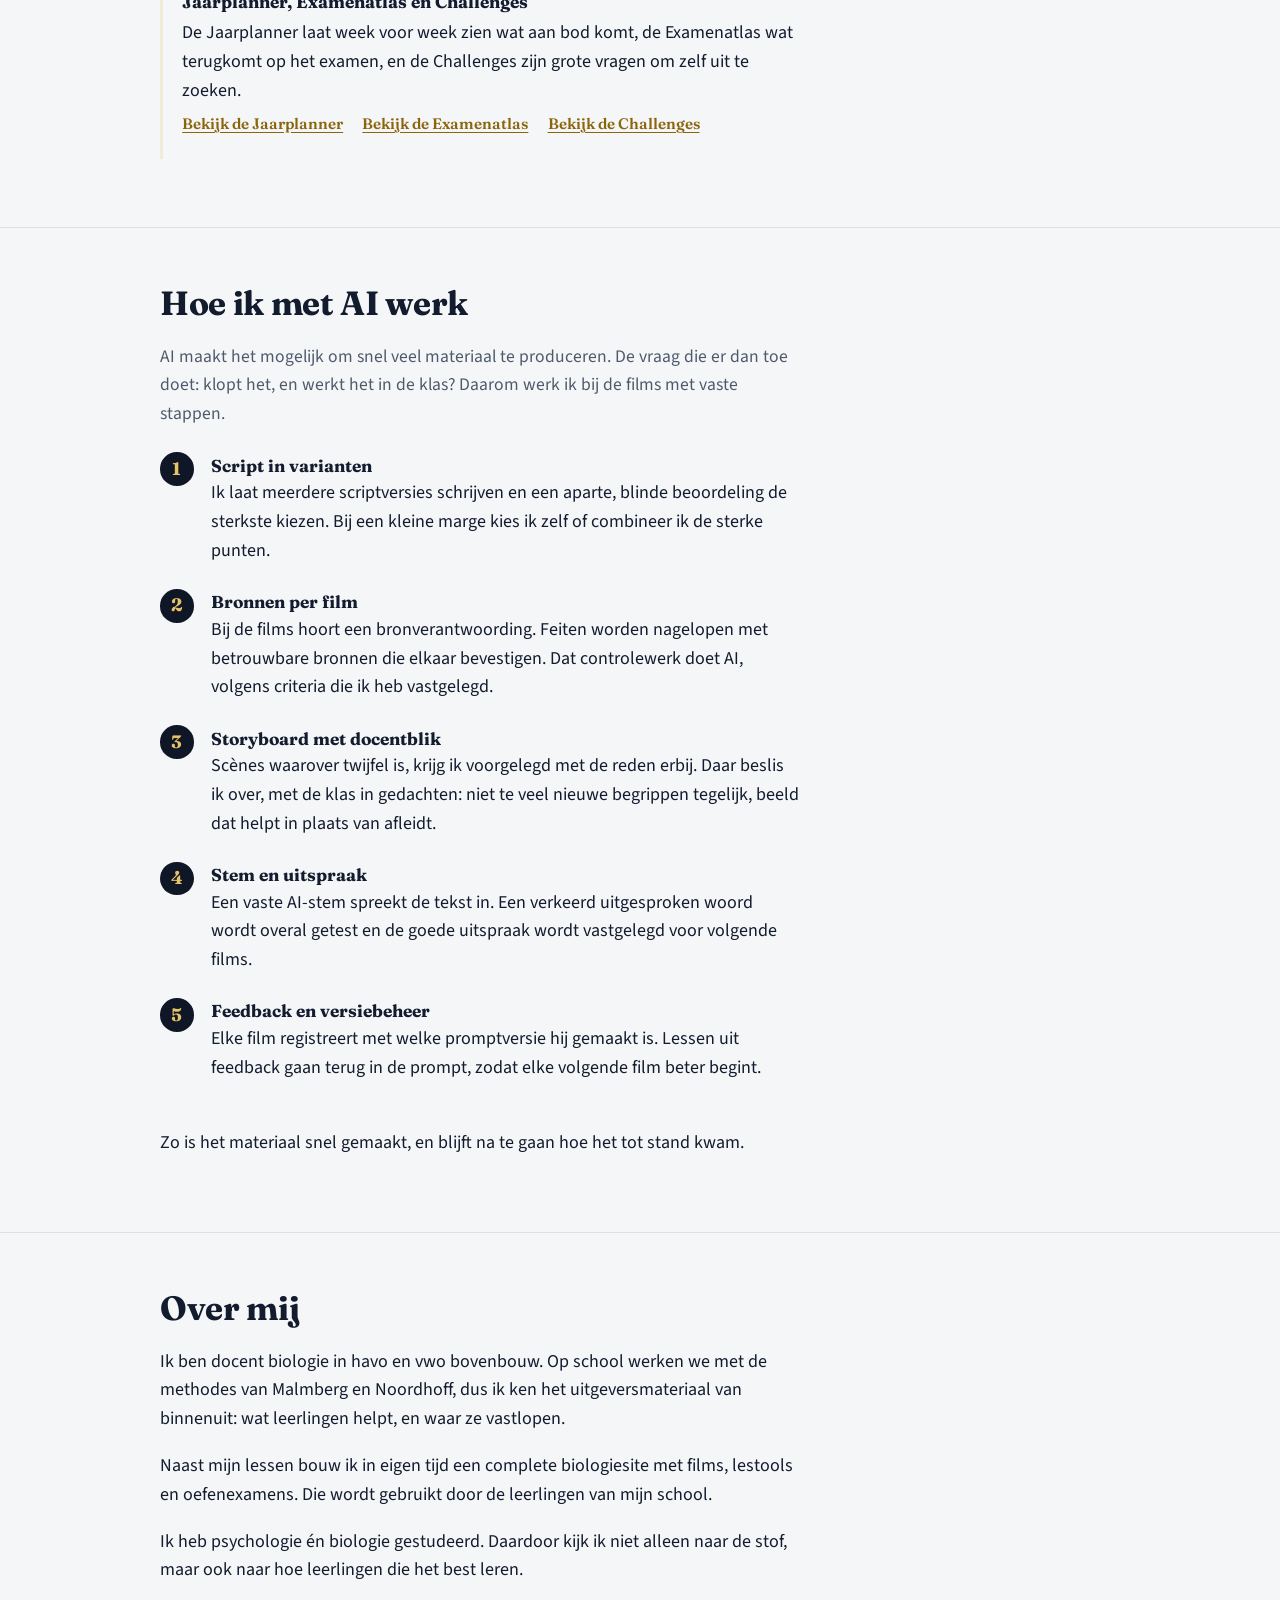
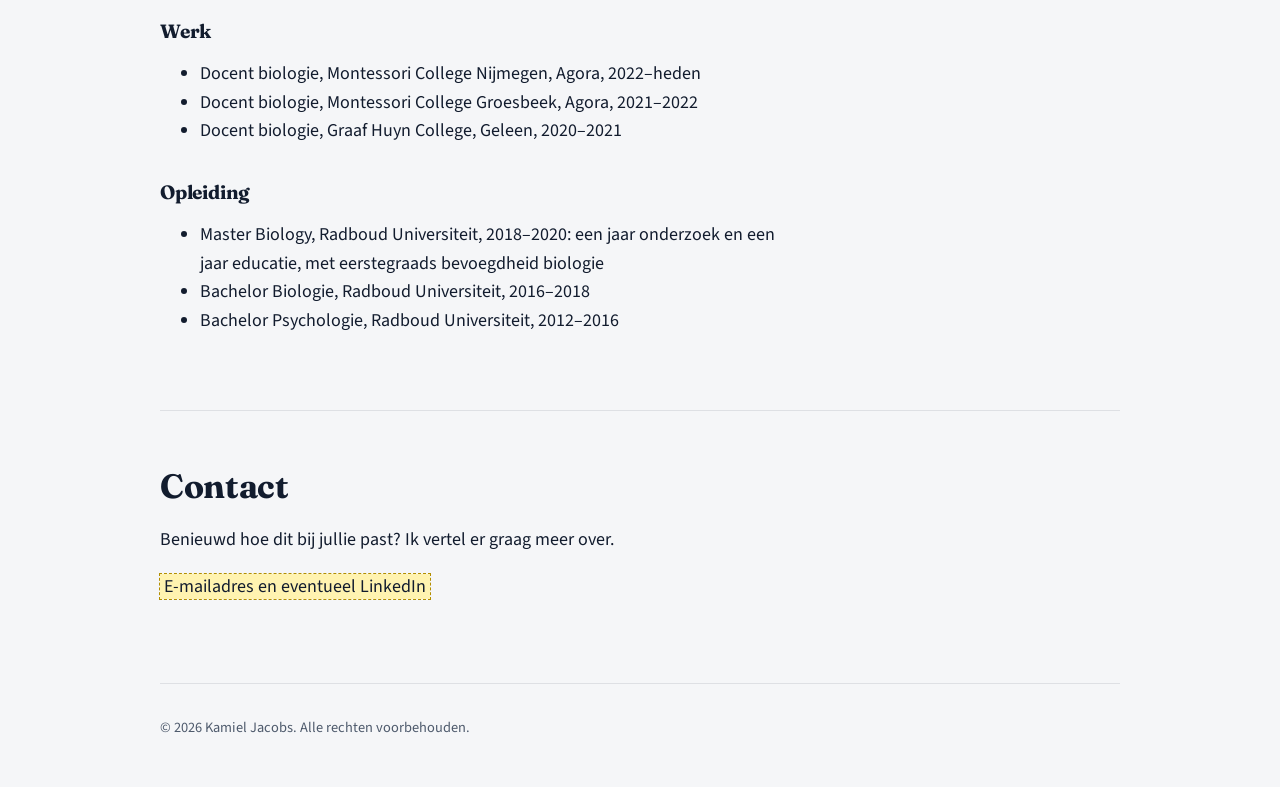
==== commit 9d213b4b: "Stijl A: zelfde familie als de biologiesite (Fraunces, Source Sans 3, nachtblauw en goud) Co-Authore" ====
--- a/index.html
+++ b/index.html
@@ -5,9 +5,12 @@
   <meta name="viewport" content="width=device-width, initial-scale=1">
   <title>Kamiel Jacobs – biologie en lesmateriaal met AI</title>
   <meta name="description" content="Portfolio van Kamiel Jacobs, docent biologie die met AI uitlegfilms, lestools en oefenexamens ontwikkelt.">
+  <link rel="icon" href="img/icoon/favicon.svg" type="image/svg+xml">
+  <link rel="icon" href="img/icoon/favicon-32.png" sizes="32x32" type="image/png">
+  <link rel="apple-touch-icon" href="img/icoon/apple-touch-icon.png">
   <link rel="preconnect" href="https://fonts.googleapis.com">
   <link rel="preconnect" href="https://fonts.gstatic.com" crossorigin>
-  <link href="https://fonts.googleapis.com/css2?family=Bricolage+Grotesque:opsz,wght@12..96,500..800&family=Literata:opsz,wght@7..72,400;7..72,600&display=swap" rel="stylesheet">
+  <link href="https://fonts.googleapis.com/css2?family=Fraunces:opsz,wght@9..144,500;9..144,700&family=Source+Sans+3:ital,wght@0,400;0,600;0,700;1,400&display=swap" rel="stylesheet">
   <link rel="stylesheet" href="assets/style.css">
 </head>
 <body>
@@ -27,27 +30,8 @@
           <h1>Biologiedocent die met AI lesmateriaal ontwikkelt</h1>
           <p class="lead">Ik maak uitlegfilms, lestools en oefenexamens voor havo en vwo. AI doet veel van het maakwerk. Ik bepaal de inhoud en het niveau, en gebruik het materiaal in mijn eigen lessen.</p>
         </div>
-        <div class="beeldveld" aria-hidden="true">
-          <svg viewBox="0 0 200 200">
-            <g fill="#f0c6d6" stroke="#d98aa8" stroke-width="1.2">
-              <path class="cel" d="M30 60c8-22 38-26 50-10 10 14-4 34-22 36-18 2-34-8-28-26z"/>
-              <path class="cel" d="M98 28c18-8 40 4 40 22s-18 28-34 24-24-38-6-46z"/>
-              <path class="cel" d="M140 84c14-10 40 2 38 22-2 18-24 26-38 16s-14-30 0-38z"/>
-              <path class="cel" d="M62 104c16-6 36 6 34 24-2 16-20 26-36 20s-16-38 2-44z"/>
-              <path class="cel" d="M108 132c14-6 34 4 34 20s-16 26-32 22-18-36-2-42z"/>
-              <path class="cel" d="M22 128c10-4 24 4 24 16s-12 20-22 16-12-28-2-32z"/>
-              <path class="cel" d="M96 82c10-4 22 4 22 14s-10 18-20 14-12-24-2-28z"/>
-            </g>
-            <g fill="#3b2f7a" opacity="0.85">
-              <circle class="cel" cx="56" cy="64" r="8"/>
-              <circle class="cel" cx="118" cy="50" r="9"/>
-              <circle class="cel" cx="158" cy="104" r="8"/>
-              <circle class="cel" cx="78" cy="126" r="9"/>
-              <circle class="cel" cx="124" cy="154" r="8"/>
-              <circle class="cel" cx="34" cy="144" r="6"/>
-              <circle class="cel" cx="107" cy="96" r="6"/>
-            </g>
-          </svg>
+        <div class="beeldveld">
+          <img src="img/films/5-celdeling.webp" alt="Afbeelding uit de film over celdeling" width="264" height="264">
         </div>
       </div>
     </main>
--- a/assets/style.css
+++ b/assets/style.css
@@ -1,17 +1,20 @@
 /* Portfolio Kamiel Jacobs
-   Palet naar de HE-kleuring uit de microscopie:
-   hematoxyline (diep paarsblauw) als inkt, eosine (roze) als accent. */
+   Huisstijl afgeleid van Biologie bij Kamiel: nachtblauw, goud, Fraunces en Source Sans 3. */
 
 :root {
-  --glas: #f6f5f9;        /* achtergrond: licht, koel, als een objectglaasje */
-  --hema: #2a2152;        /* tekst en koppen */
-  --hema-zacht: #5b5480;  /* secundaire tekst */
-  --eosine: #c93d68;      /* accent, links */
-  --eosine-licht: #f3dbe4;
-  --lijn: #ddd9e8;
-
-  --kop: "Bricolage Grotesque", system-ui, sans-serif;
-  --tekst: "Literata", Georgia, serif;
+  /* Zelfde familie als de biologiesite (lichte stand), iets zakelijker */
+  --glas: #F5F6F8;        /* achtergrond */
+  --hema: #121C2E;        /* tekst en koppen */
+  --hema-zacht: #4E5A6C;  /* secundaire tekst */
+  --nacht: #0F1726;       /* donkere banden, zoals de biologiesite */
+  --eosine: #8A650C;      /* links: goud, leesbaar op licht */
+  --goud: #D9AC3C;
+  --goud-licht: #E8C266;
+  --eosine-licht: rgba(217, 172, 60, 0.16);
+  --lijn: rgba(20, 32, 52, 0.10);
+
+  --kop: "Fraunces", Georgia, serif;
+  --tekst: "Source Sans 3", system-ui, -apple-system, "Segoe UI", sans-serif;
 
   --maat: 40rem;
 }
@@ -25,13 +28,13 @@
   background: var(--glas);
   color: var(--hema);
   font-family: var(--tekst);
-  font-size: 1.0625rem;
-  line-height: 1.7;
+  font-size: 1.125rem;
+  line-height: 1.6;
 }
 
 a { color: var(--eosine); text-underline-offset: 0.18em; }
 a:hover { color: var(--hema); }
-:focus-visible { outline: 3px solid var(--eosine); outline-offset: 3px; border-radius: 2px; }
+:focus-visible { outline: 3px solid var(--goud); outline-offset: 3px; border-radius: 2px; }
 
 h1, h2, h3 {
   font-family: var(--kop);
@@ -40,7 +43,7 @@
   letter-spacing: -0.01em;
   margin: 0 0 0.6em;
 }
-h1 { font-size: clamp(2.2rem, 6vw, 3.6rem); font-weight: 800; letter-spacing: -0.025em; }
+h1 { font-size: clamp(2.2rem, 6vw, 3.6rem); font-weight: 700; letter-spacing: -0.02em; }
 h2 { font-size: clamp(1.6rem, 3.4vw, 2.1rem); }
 h3 { font-size: 1.2rem; margin-top: 1.8em; }
 
@@ -90,20 +93,15 @@
 }
 
 .beeldveld {
-  width: min(70%, 22rem);
+  width: min(60%, 17rem);
   aspect-ratio: 1;
   margin: 0 auto;
   border-radius: 50%;
-  background: #fbf6f9;
-  box-shadow: 0 0 0 10px var(--hema), 0 0 0 11px var(--lijn);
+  background: var(--nacht);
+  box-shadow: 0 0 0 10px var(--nacht), 0 0 0 12px var(--goud);
   overflow: hidden;
 }
-.beeldveld svg { width: 100%; height: 100%; display: block; }
-@media (prefers-reduced-motion: no-preference) {
-  .beeldveld .cel { animation: drijf 14s ease-in-out infinite alternate; transform-origin: center; }
-  .beeldveld .cel:nth-child(2n) { animation-duration: 18s; animation-direction: alternate-reverse; }
-  @keyframes drijf { to { transform: translate(6px, -5px) rotate(4deg); } }
-}
+.beeldveld img { width: 100%; height: 100%; display: block; object-fit: cover; }
 
 /* Secties */
 section.blok {
@@ -120,7 +118,7 @@
   border-left: 3px solid var(--eosine-licht);
   margin-bottom: 0.8rem;
 }
-.items li:hover { border-left-color: var(--eosine); }
+.items li:hover { border-left-color: var(--goud); }
 .items strong { font-family: var(--kop); font-size: 1.08rem; display: block; }
 .items a { font-family: var(--kop); font-weight: 600; font-size: 0.95rem; }
 .items p { margin: 0.2rem 0 0.4rem; }
@@ -137,7 +135,7 @@
   position: absolute; left: 0; top: 0.05rem;
   width: 2.1rem; height: 2.1rem;
   border-radius: 50%;
-  background: var(--hema); color: var(--glas);
+  background: var(--nacht); color: var(--goud-licht);
   font-family: var(--kop); font-weight: 700;
   display: grid; place-items: center;
 }
@@ -160,14 +158,14 @@
 
 /* Persoonlijke intro op een landingspagina */
 .persoonlijk {
-  background: var(--hema);
-  color: var(--glas);
+  background: var(--nacht);
+  color: #F2F2EE;
   padding: 3rem 0;
 }
 .persoonlijk h1 { color: #fff; }
 .persoonlijk p { max-width: var(--maat); font-size: 1.12rem; }
-.persoonlijk a { color: #ffb3c9; }
-.persoonlijk .voor-wie { color: #ffb3c9; }
+.persoonlijk a { color: var(--goud-licht); }
+.persoonlijk .voor-wie { color: var(--goud-licht); }
 
 .contact { padding: 3.5rem 0 4rem; border-top: 1px solid var(--lijn); }
 
@@ -183,7 +181,7 @@
 .schermbeeld img {
   width: 100%; height: auto; display: block;
   border-radius: 10px;
-  box-shadow: 0 0 0 1px var(--lijn), 0 18px 40px -20px rgba(42, 33, 82, 0.45);
+  box-shadow: 0 0 0 1px var(--lijn), 0 18px 40px -20px rgba(15, 23, 38, 0.5);
 }
 .schermbeeld figcaption { font-size: 0.92rem; color: var(--hema-zacht); margin-top: 0.6rem; }
 
@@ -205,5 +203,5 @@
 .filmstrip img {
   width: 100%; height: auto; display: block;
   border-radius: 50%;
-  box-shadow: 0 0 0 3px var(--hema);
-}
+  box-shadow: 0 0 0 3px var(--nacht);
+}
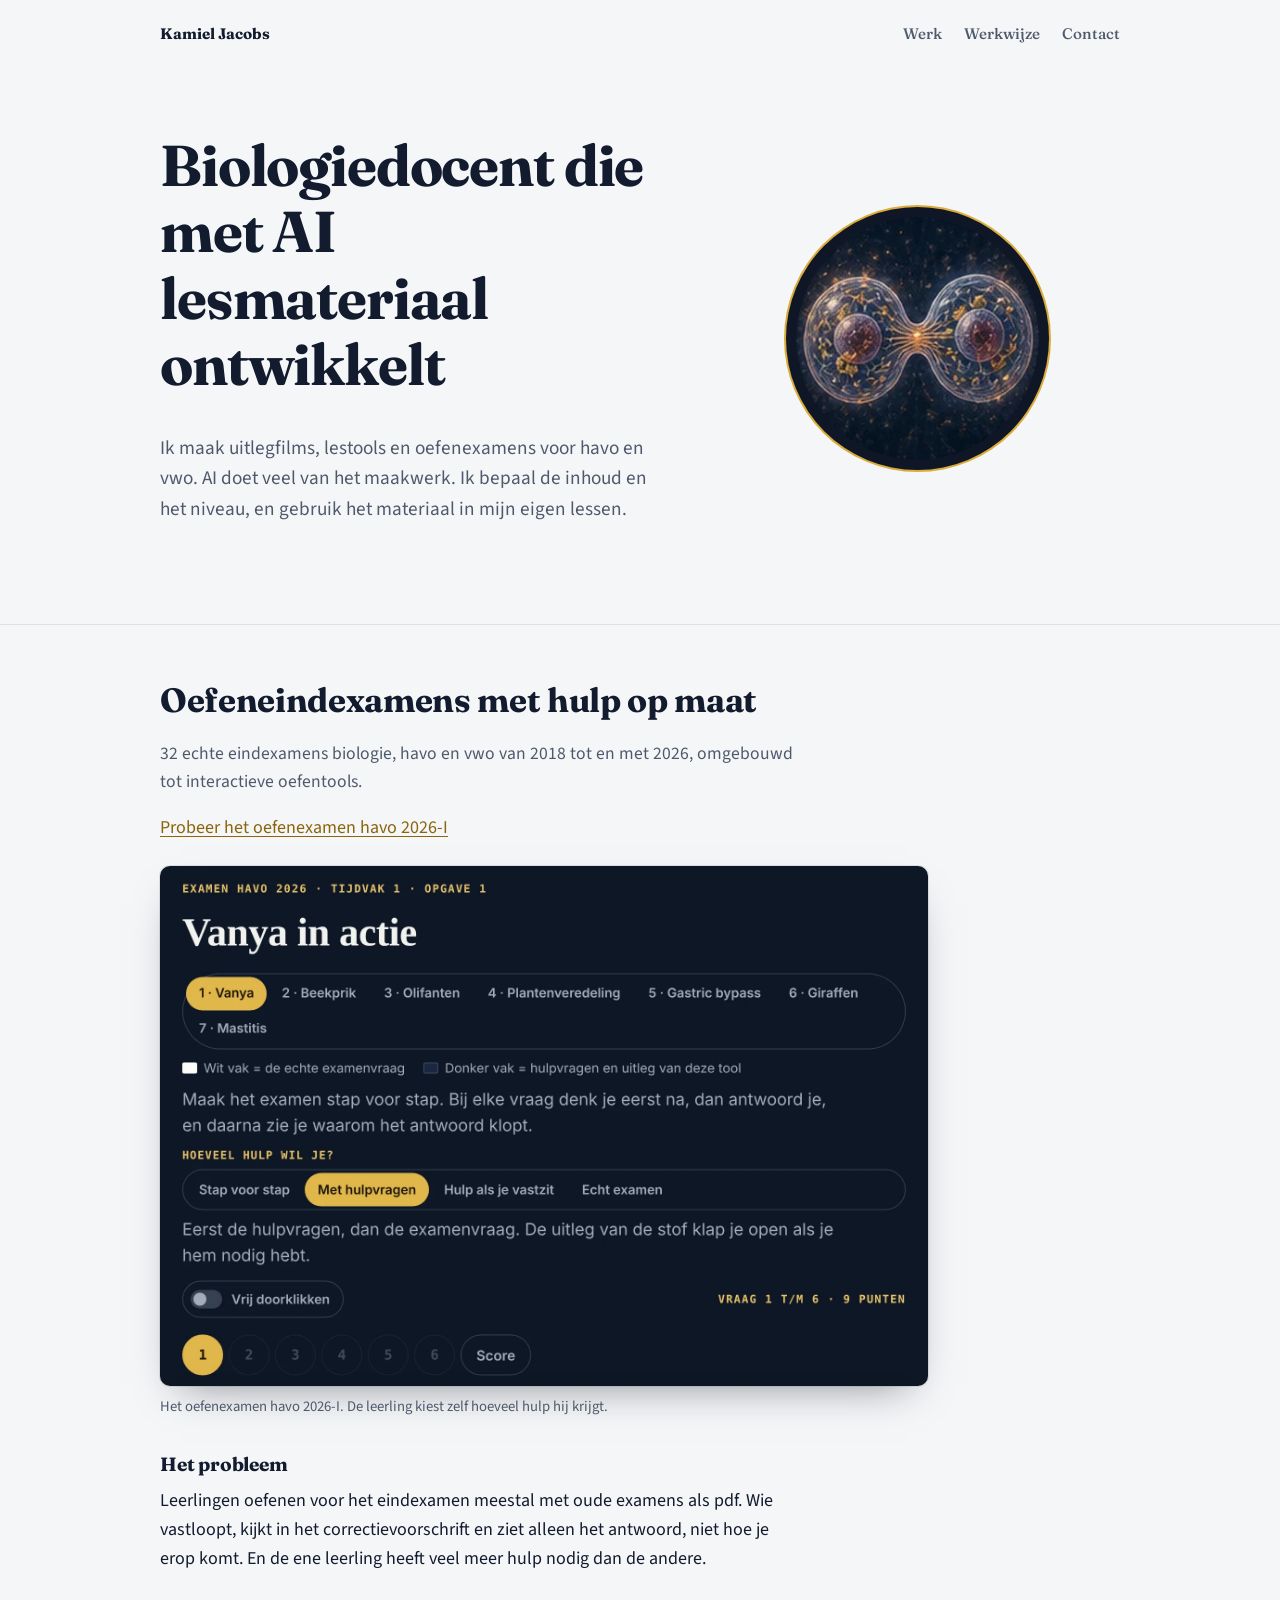
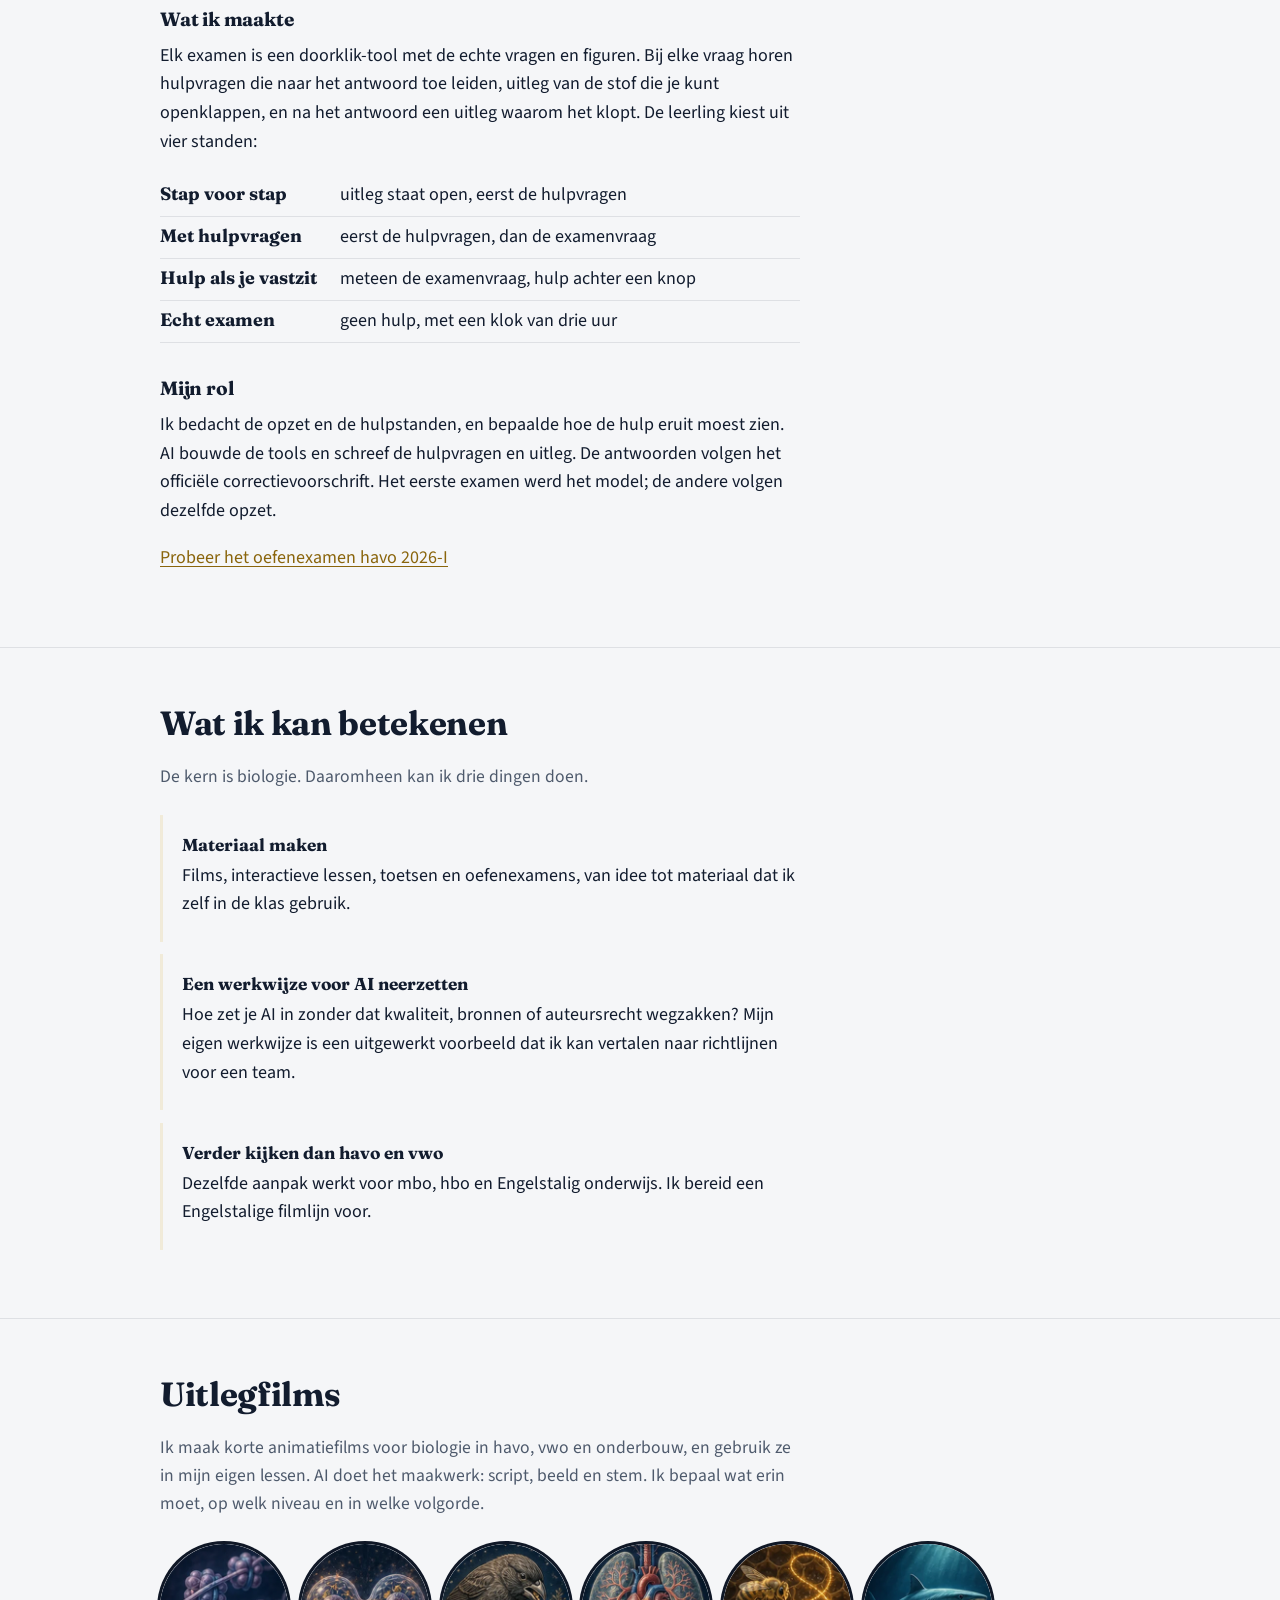
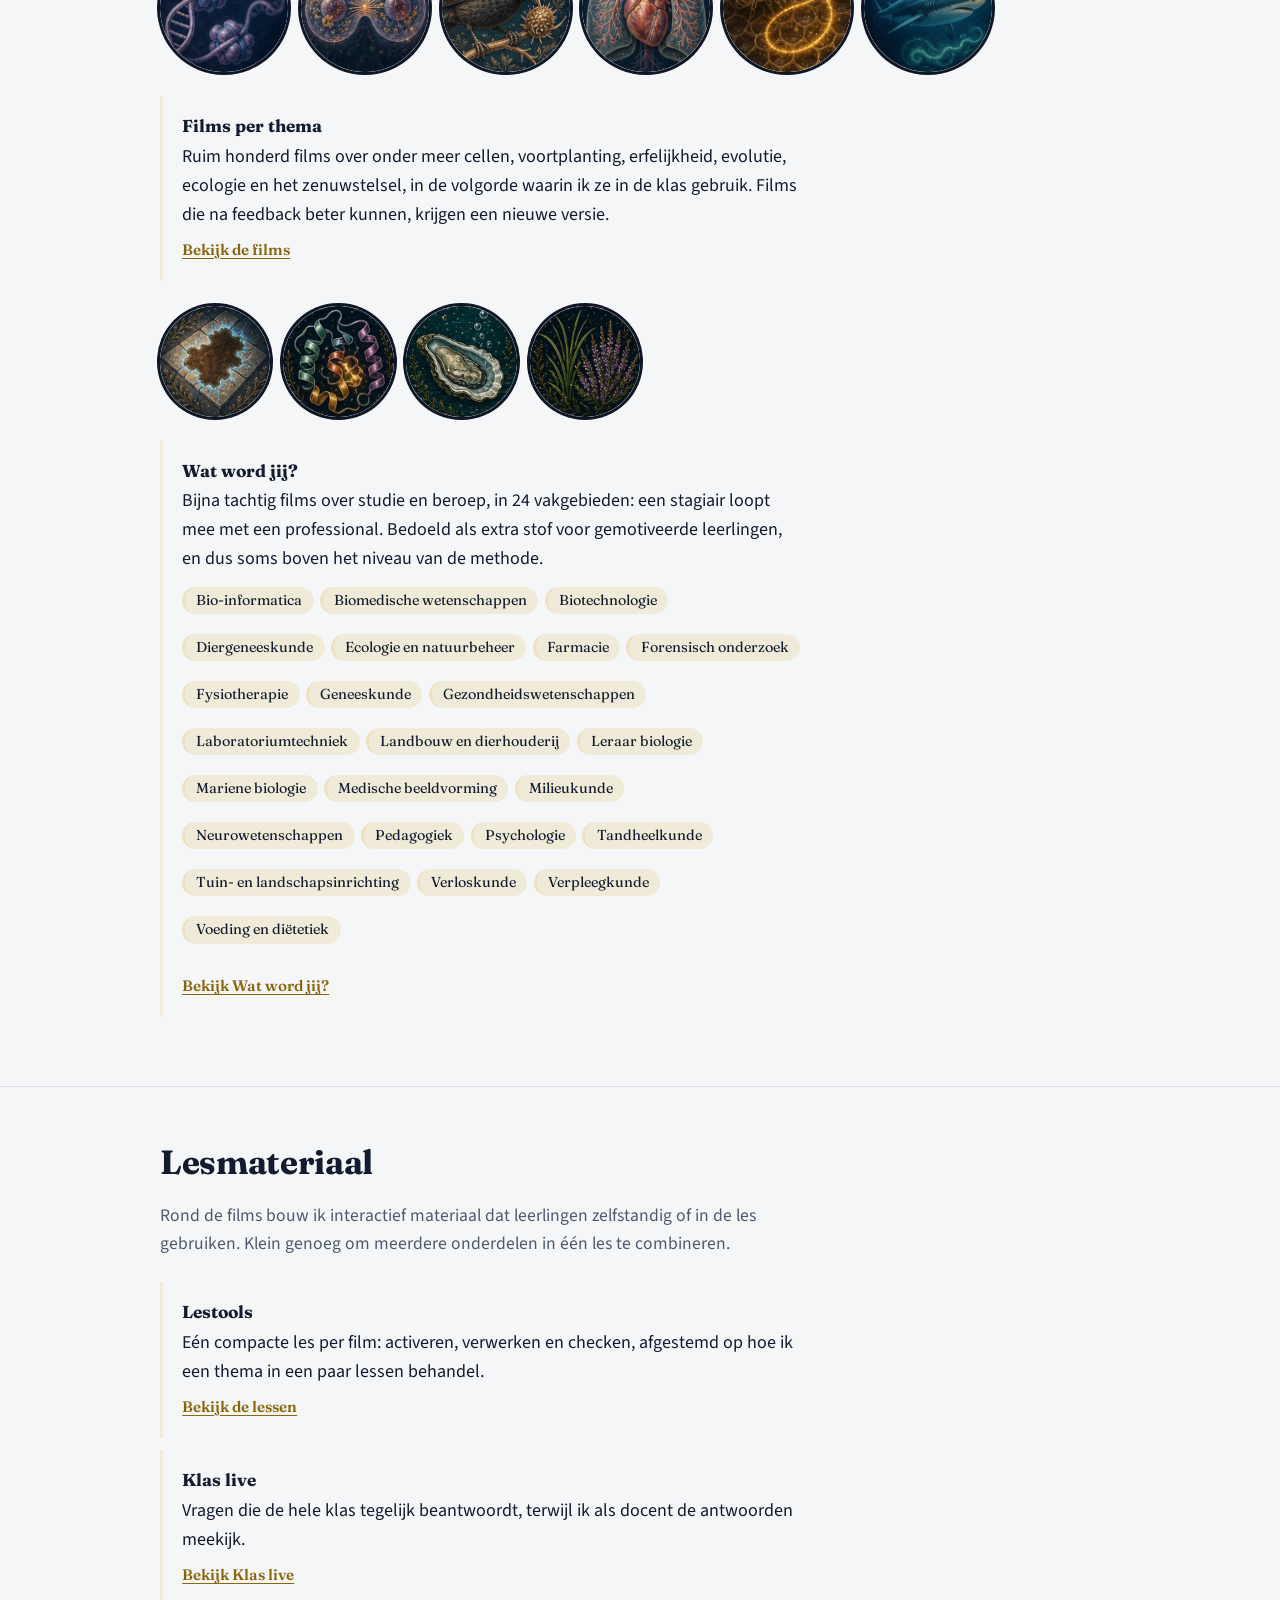
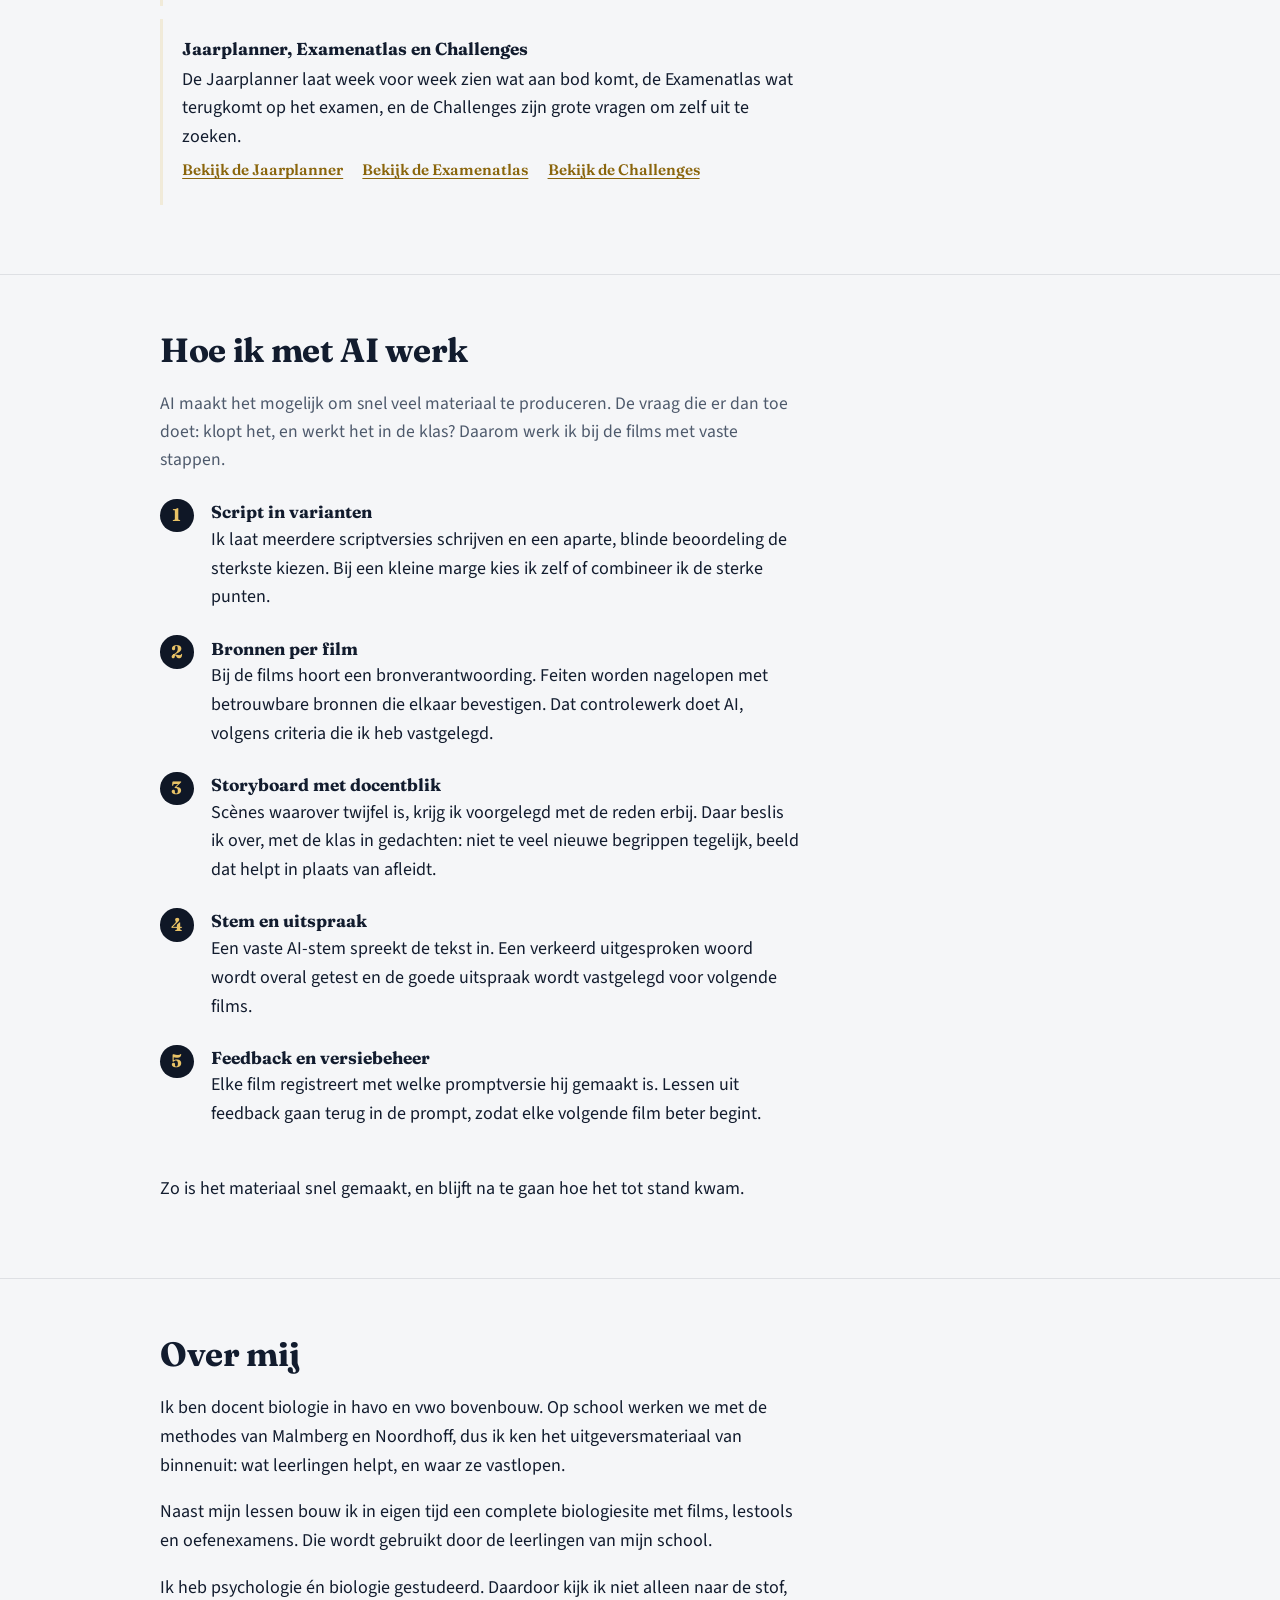
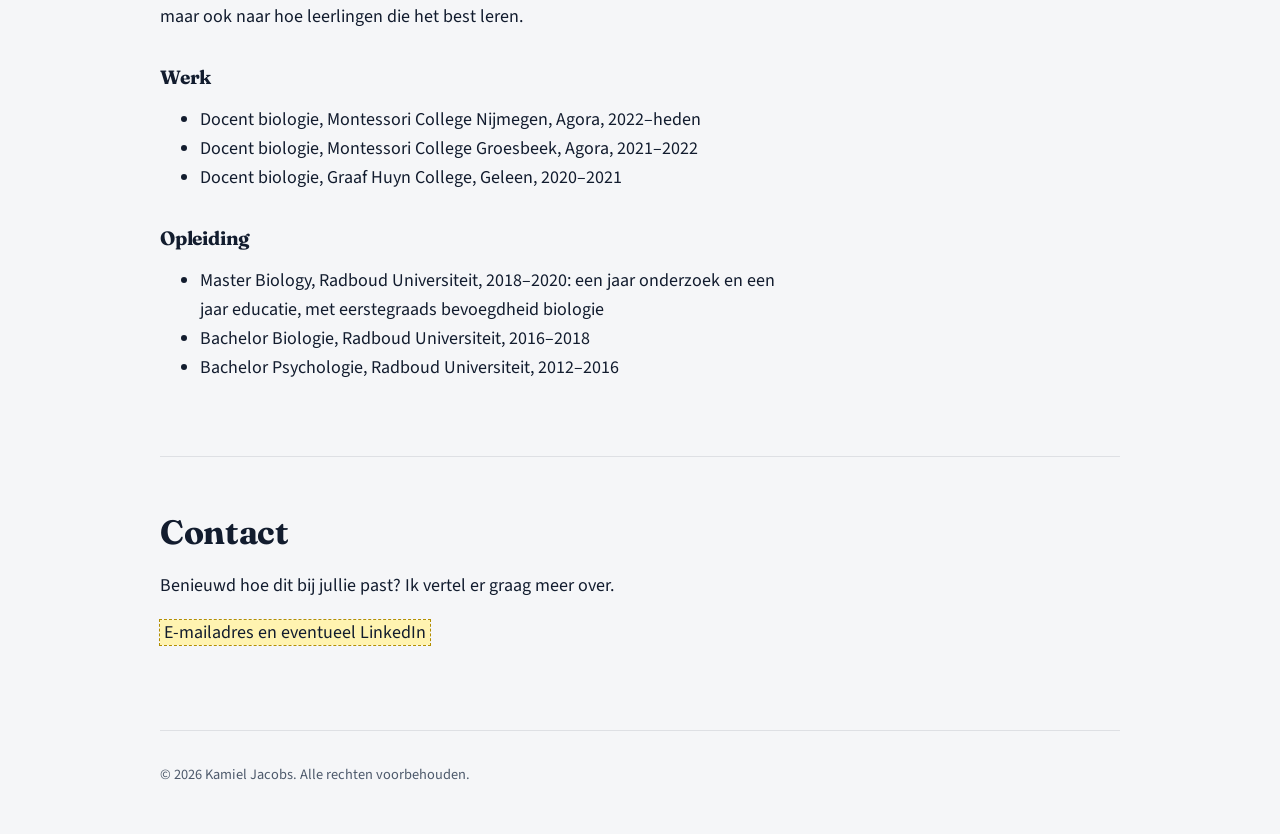
==== commit 140c1b04: "Paradepaardje direct onder de introductie op de homepage Co-Authored-By: Claude Opus 5.5 <noreply@an" ====
--- a/index.html
+++ b/index.html
@@ -18,7 +18,7 @@
     <header class="balk">
       <a href="./">Kamiel Jacobs</a>
       <nav aria-label="Hoofdmenu">
-        <a href="#werk">Werk</a>
+        <a href="#oefenexamens">Werk</a>
         <a href="#werkwijze">Werkwijze</a>
         <a href="#contact">Contact</a>
       </nav>
@@ -36,6 +36,8 @@
       </div>
     </main>
   </div>
+
+  <div data-blok="case-oefenexamens"></div>
 
   <section class="blok" id="werk">
     <div class="wrap">
@@ -60,7 +62,6 @@
     </div>
   </section>
 
-  <div data-blok="case-oefenexamens"></div>
   <div data-blok="videos"></div>
   <div data-blok="lesmateriaal"></div>
   <div data-blok="ai-werkwijze"></div>
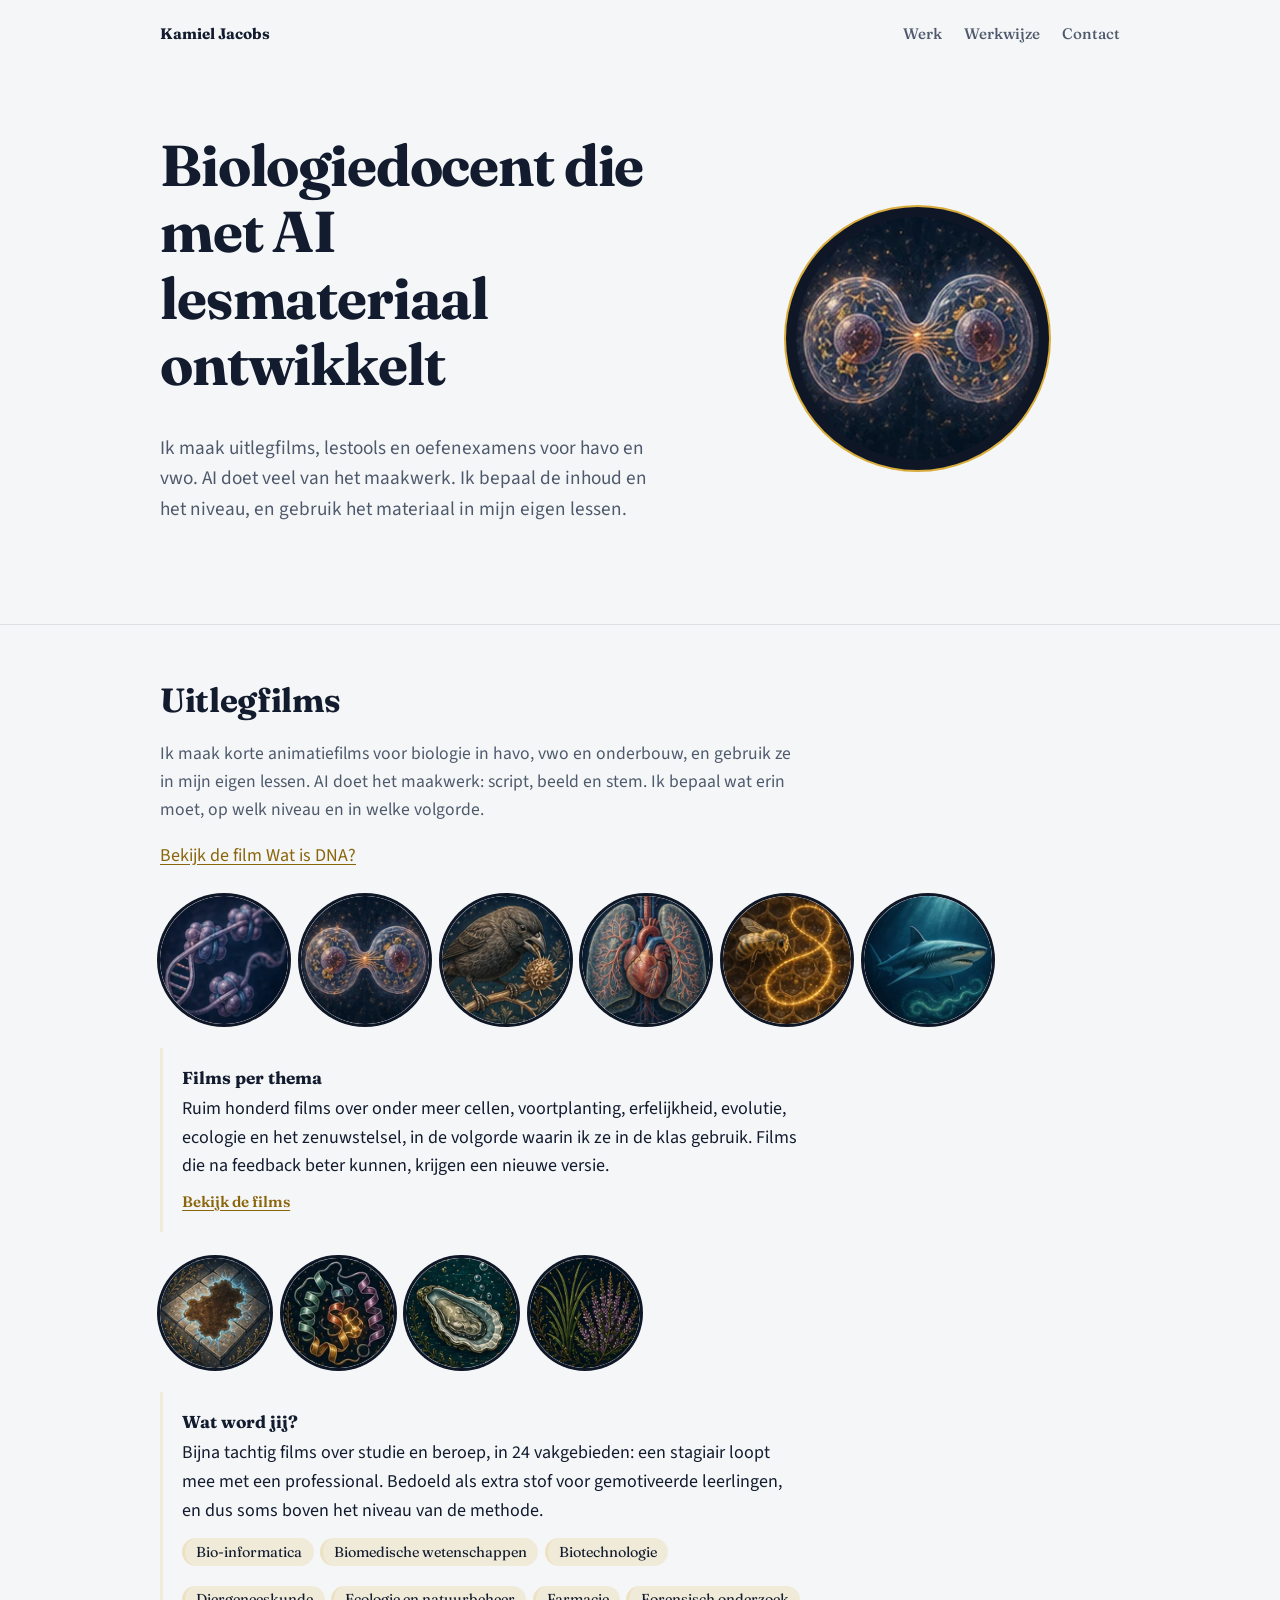
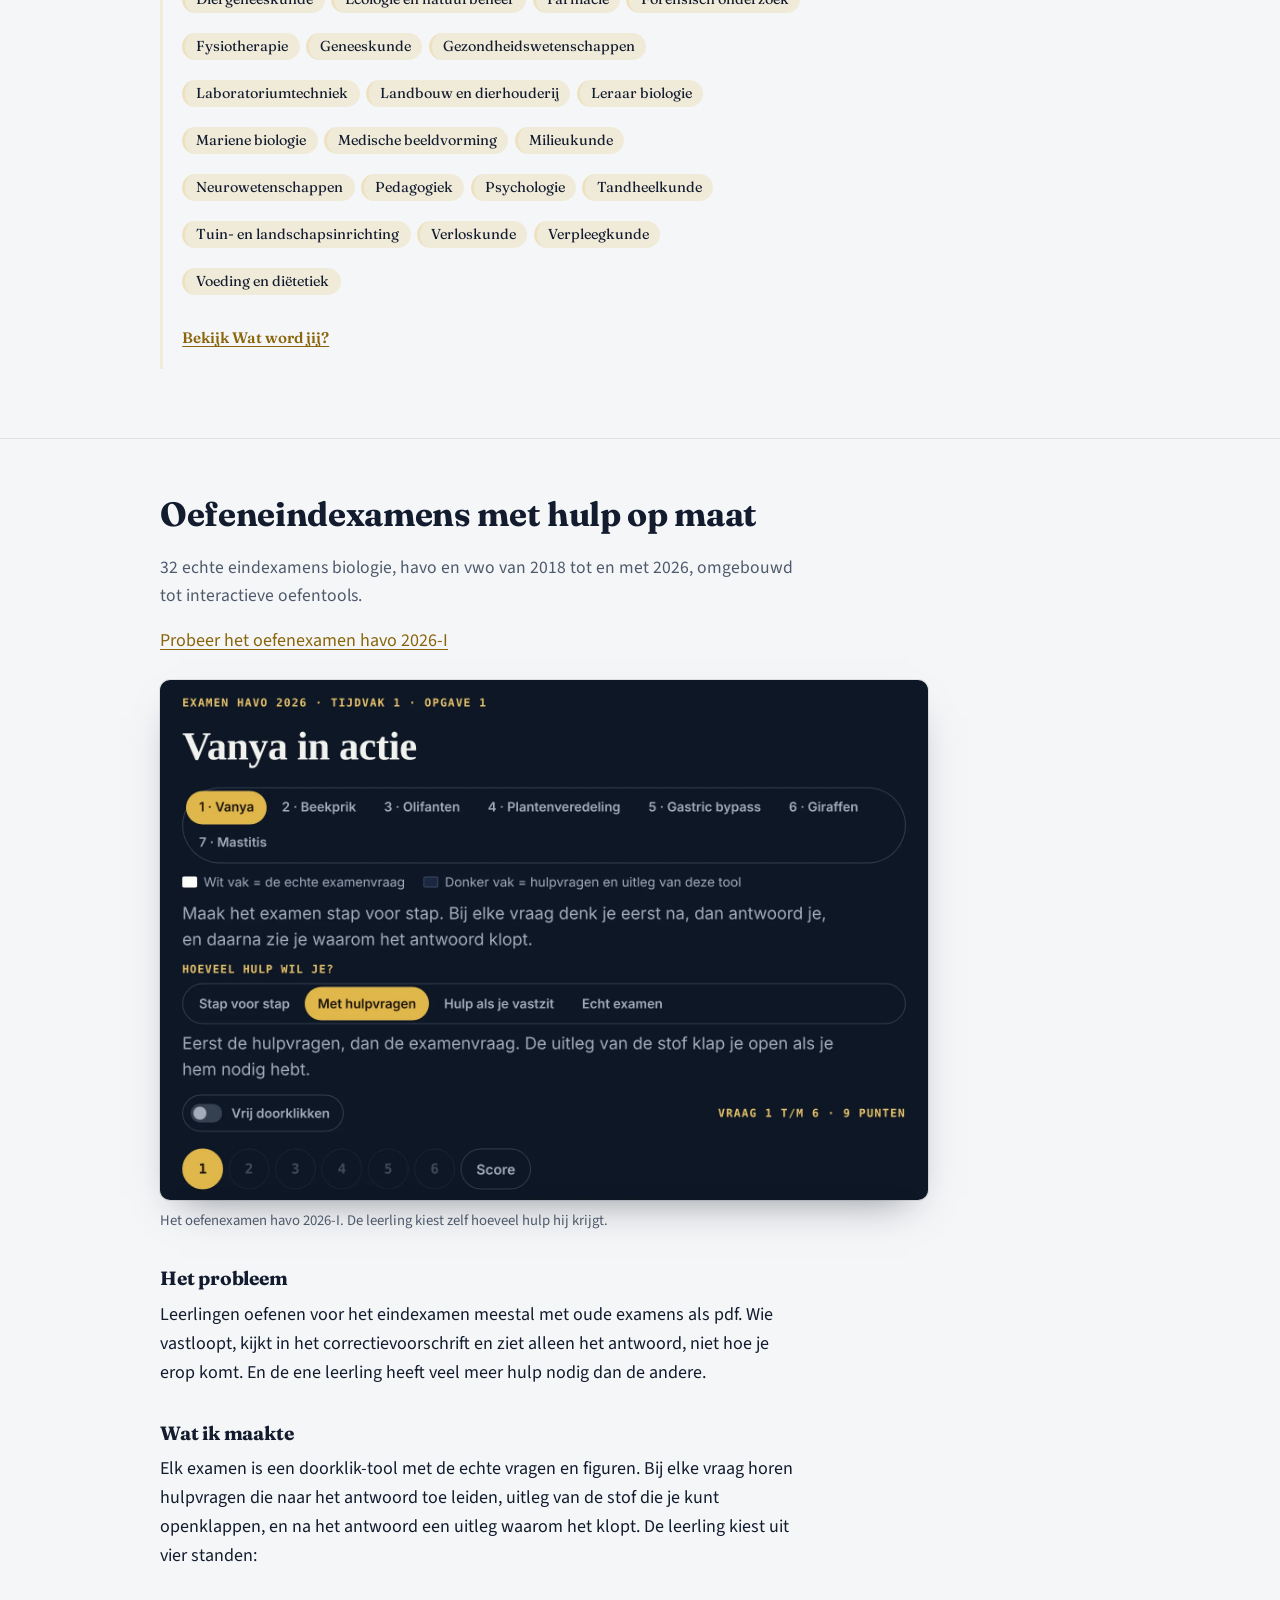
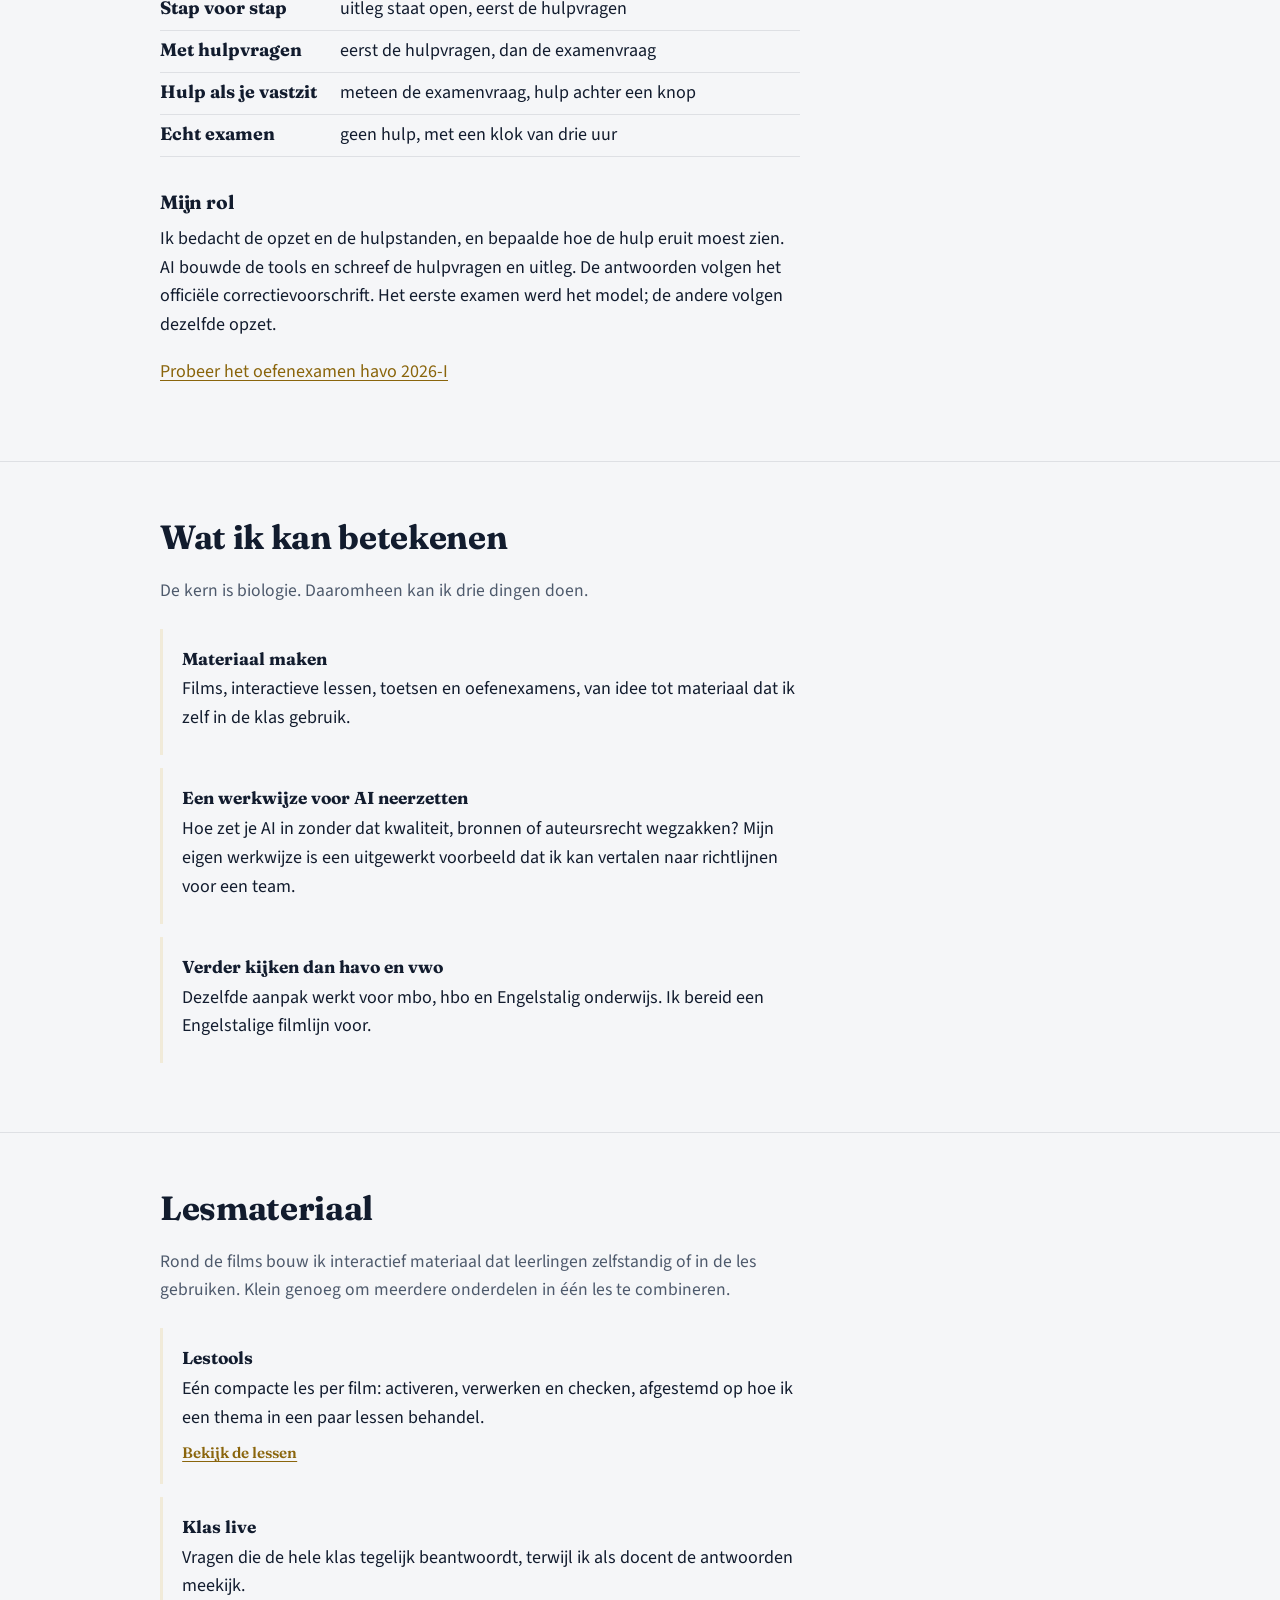
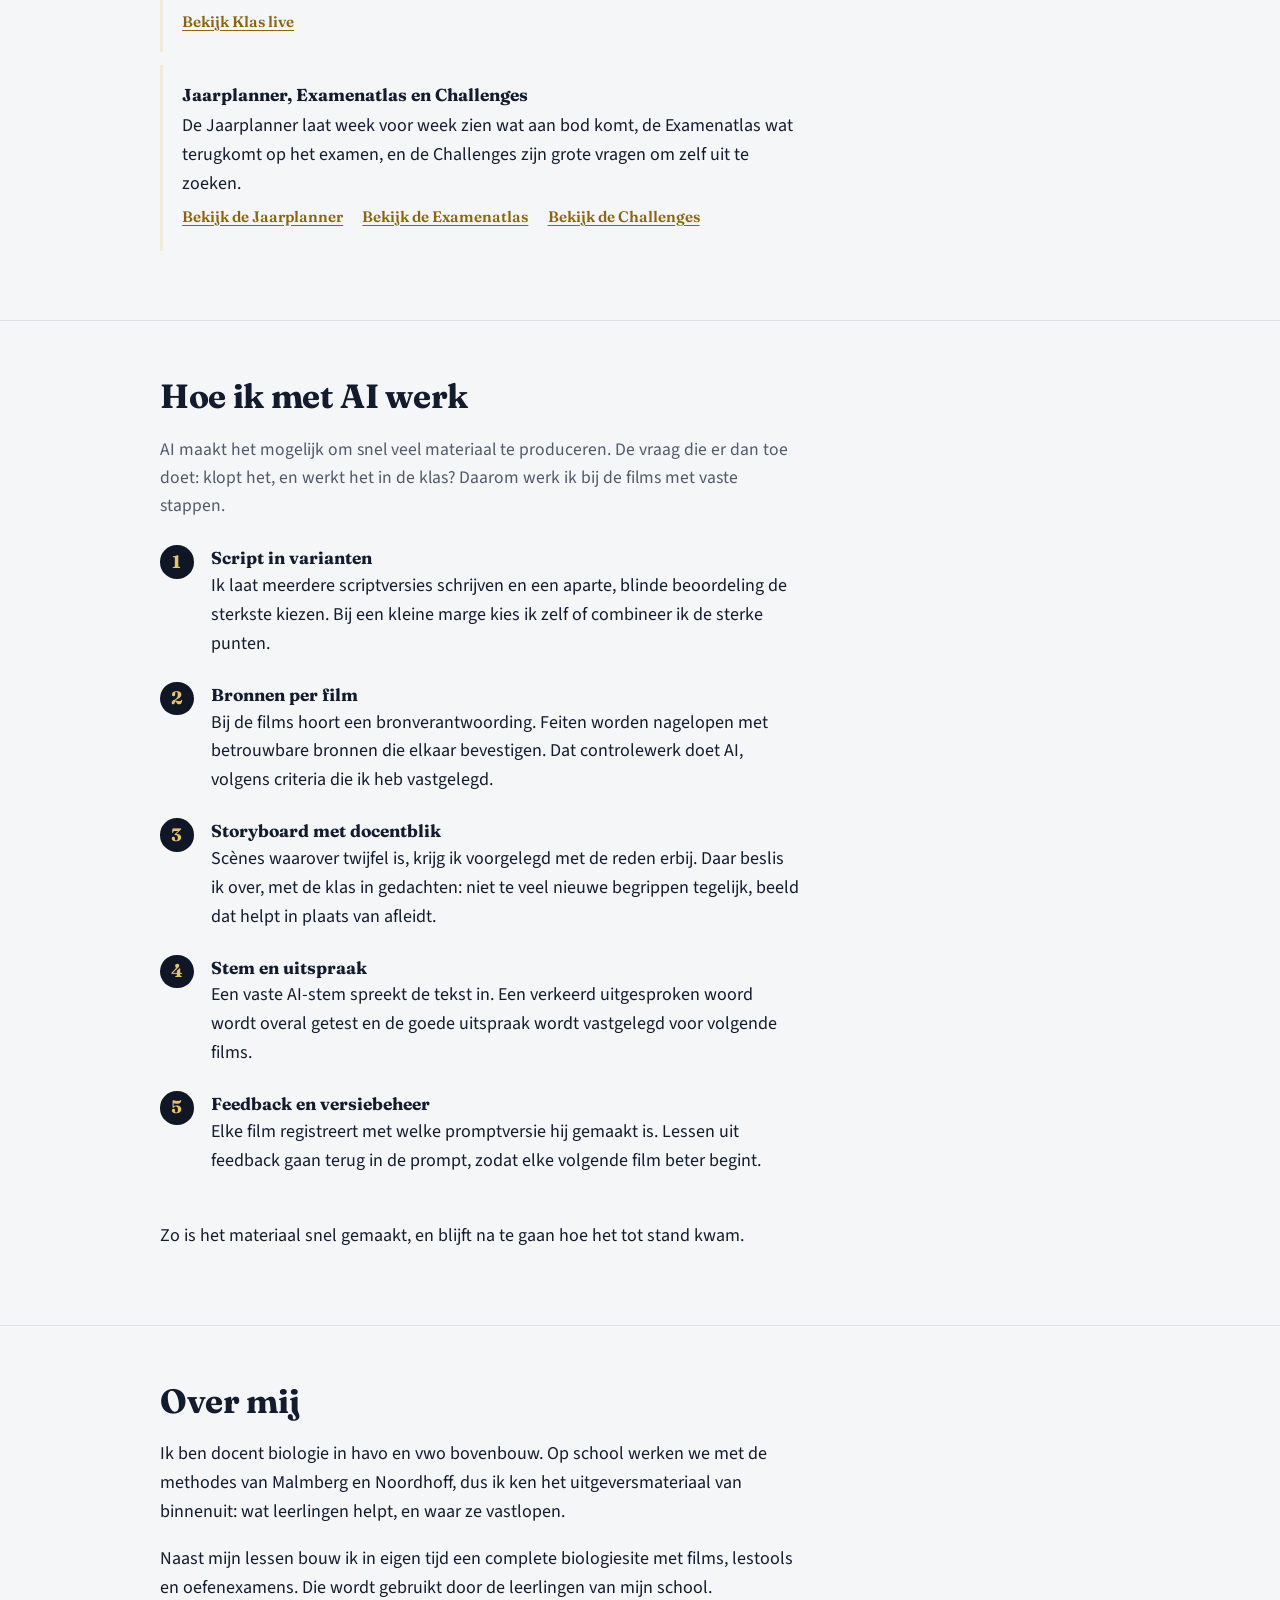
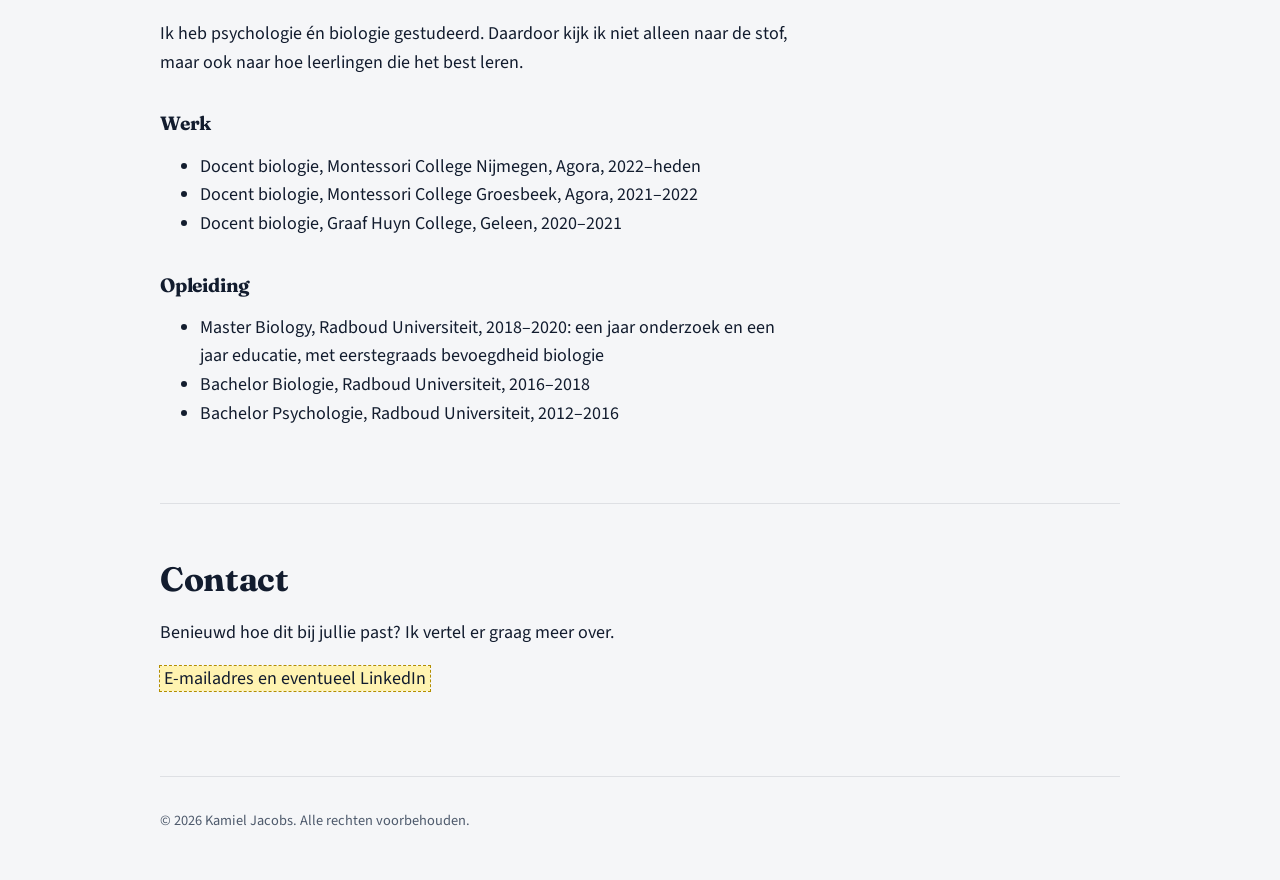
==== commit 48dc45ef: "Uitlegfilms bovenaan, oefenexamens als tweede; directe link naar een film Co-Authored-By: Claude Opu" ====
--- a/index.html
+++ b/index.html
@@ -18,7 +18,7 @@
     <header class="balk">
       <a href="./">Kamiel Jacobs</a>
       <nav aria-label="Hoofdmenu">
-        <a href="#oefenexamens">Werk</a>
+        <a href="#videos">Werk</a>
         <a href="#werkwijze">Werkwijze</a>
         <a href="#contact">Contact</a>
       </nav>
@@ -37,6 +37,7 @@
     </main>
   </div>
 
+  <div data-blok="videos"></div>
   <div data-blok="case-oefenexamens"></div>
 
   <section class="blok" id="werk">
@@ -62,7 +63,6 @@
     </div>
   </section>
 
-  <div data-blok="videos"></div>
   <div data-blok="lesmateriaal"></div>
   <div data-blok="ai-werkwijze"></div>
   <div data-blok="over-mij"></div>
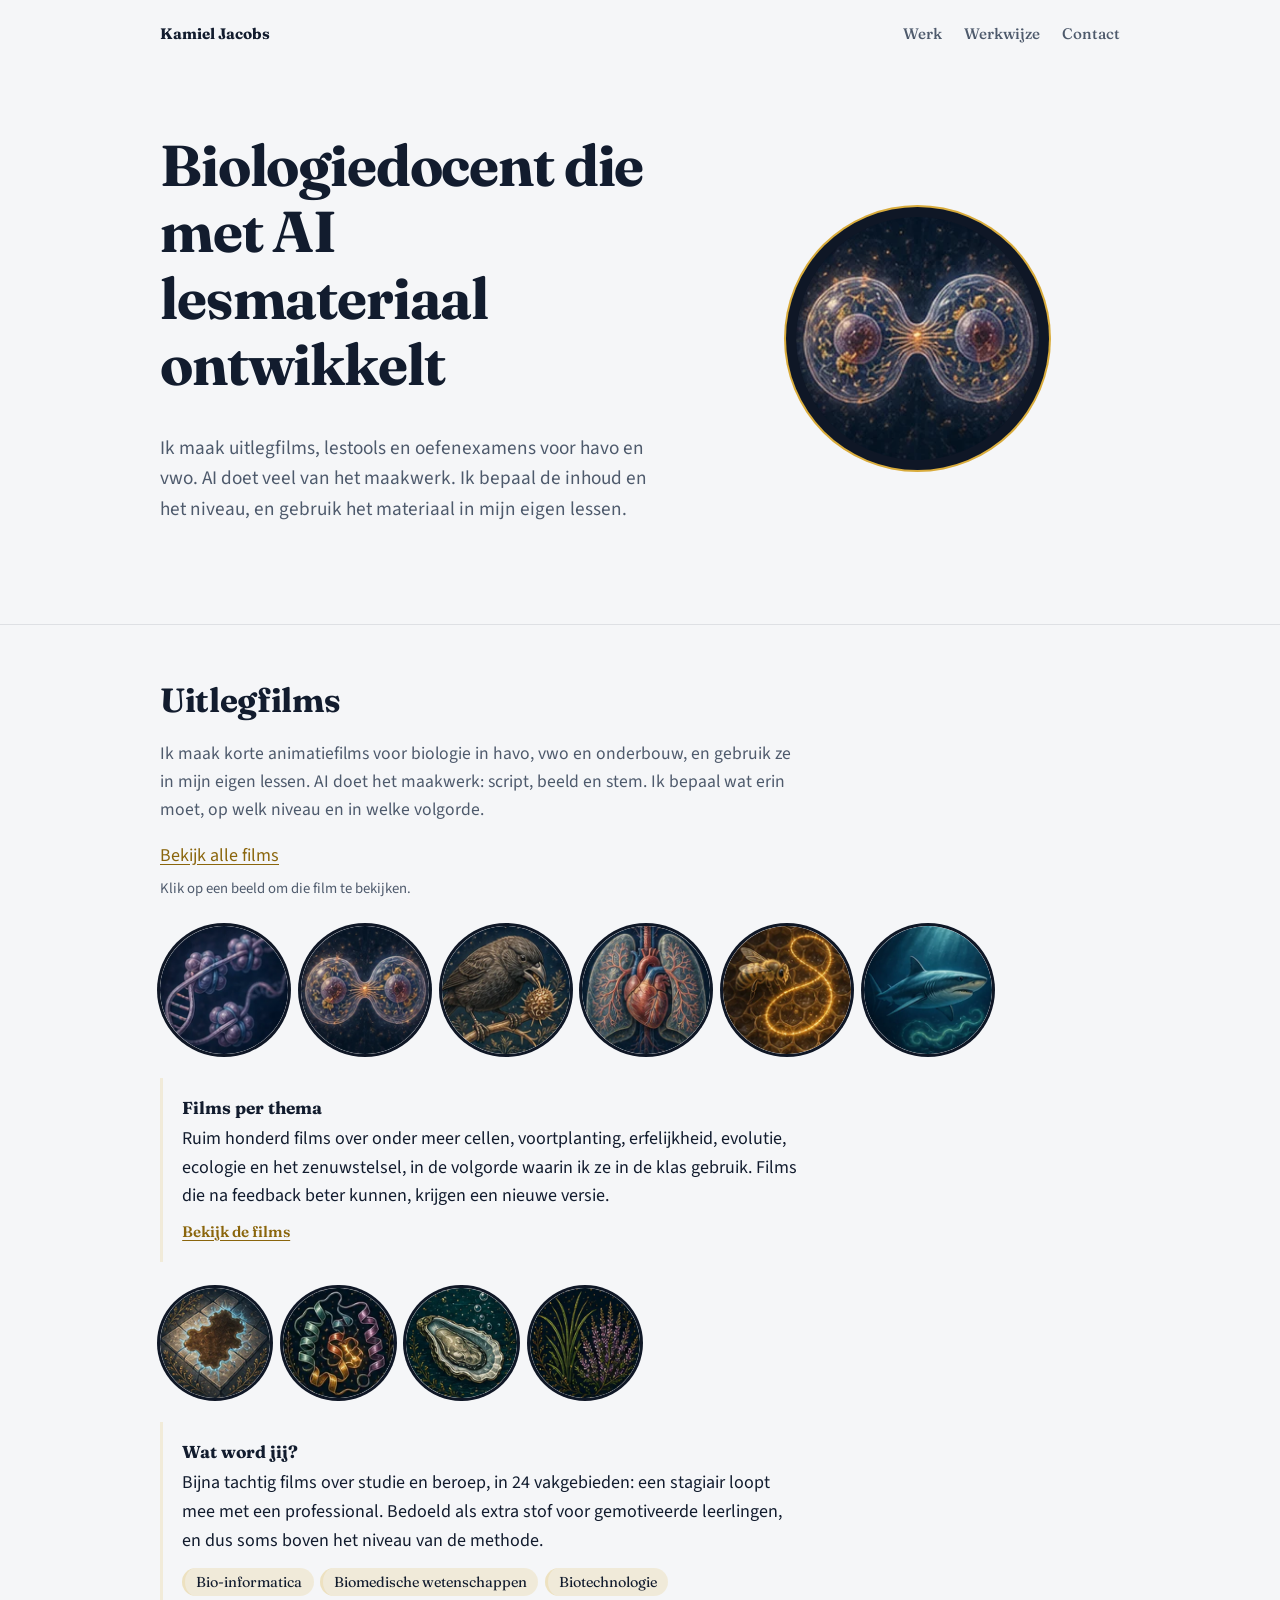
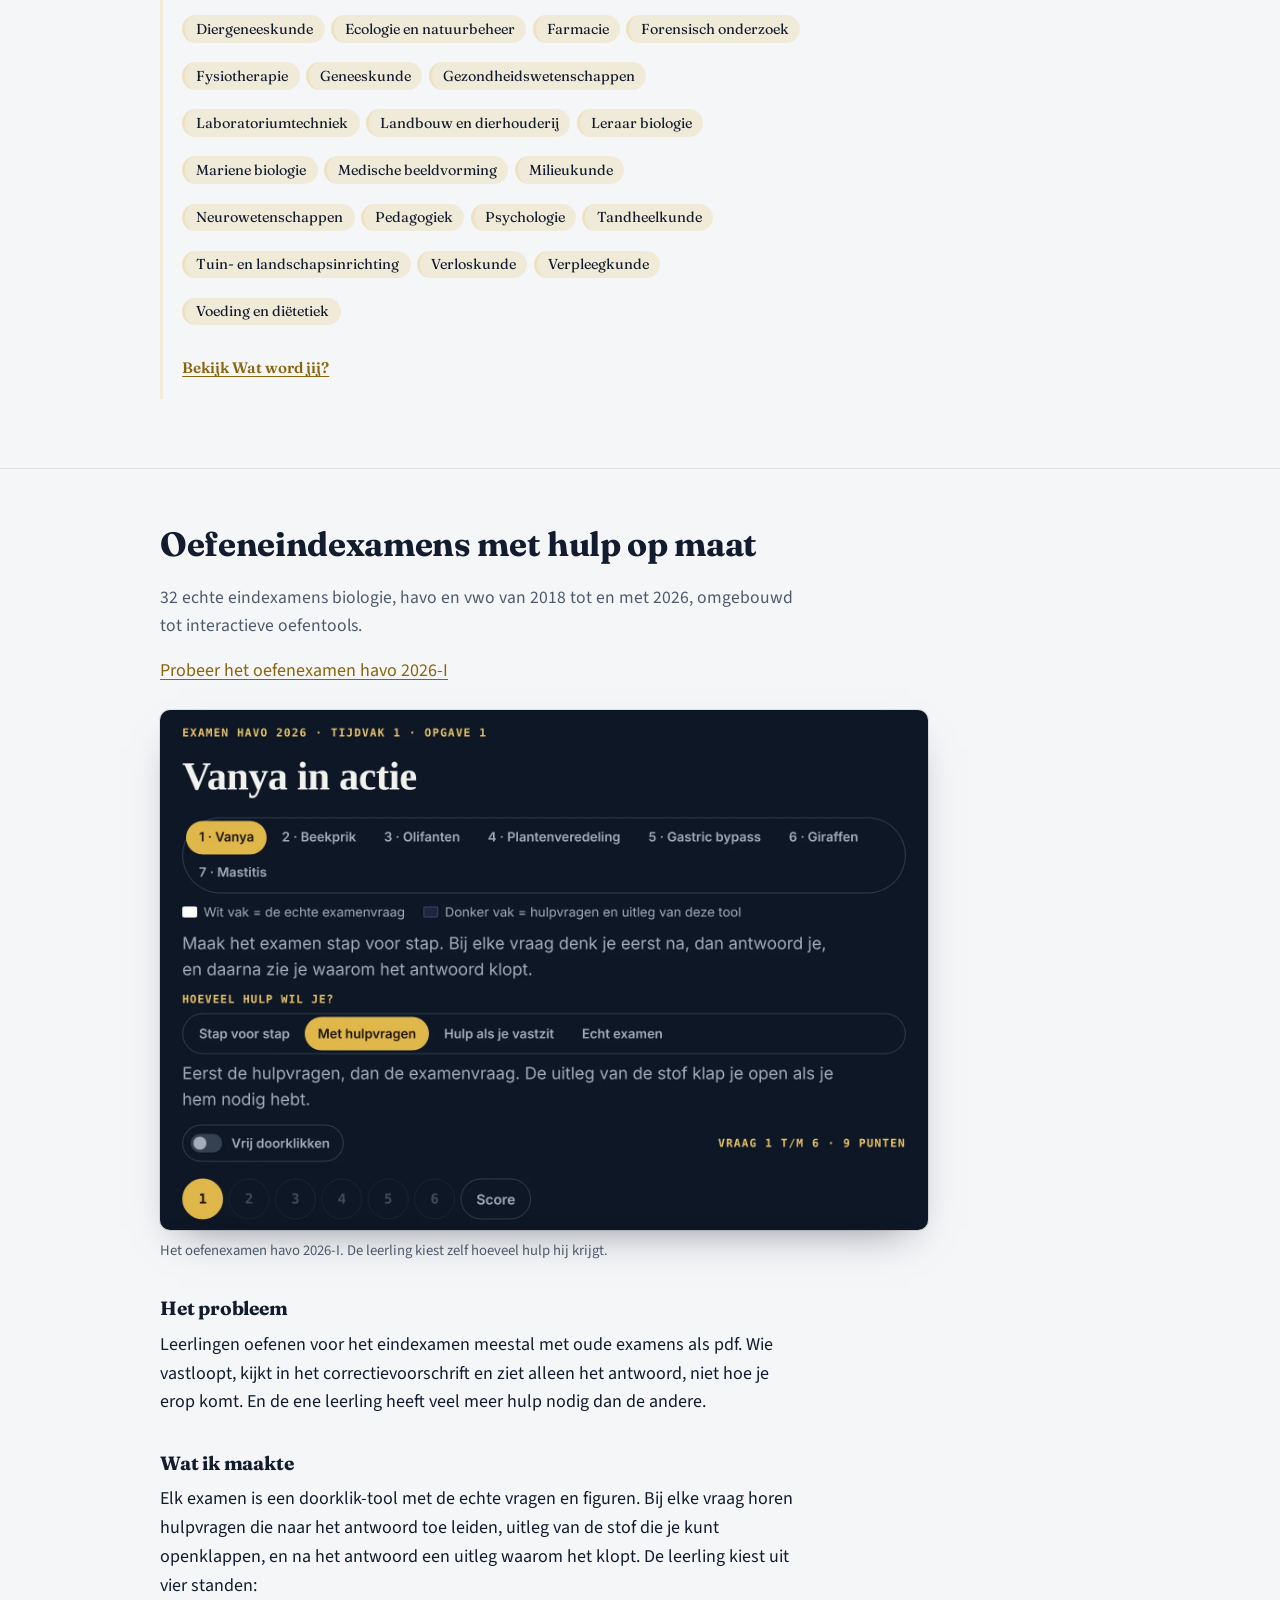
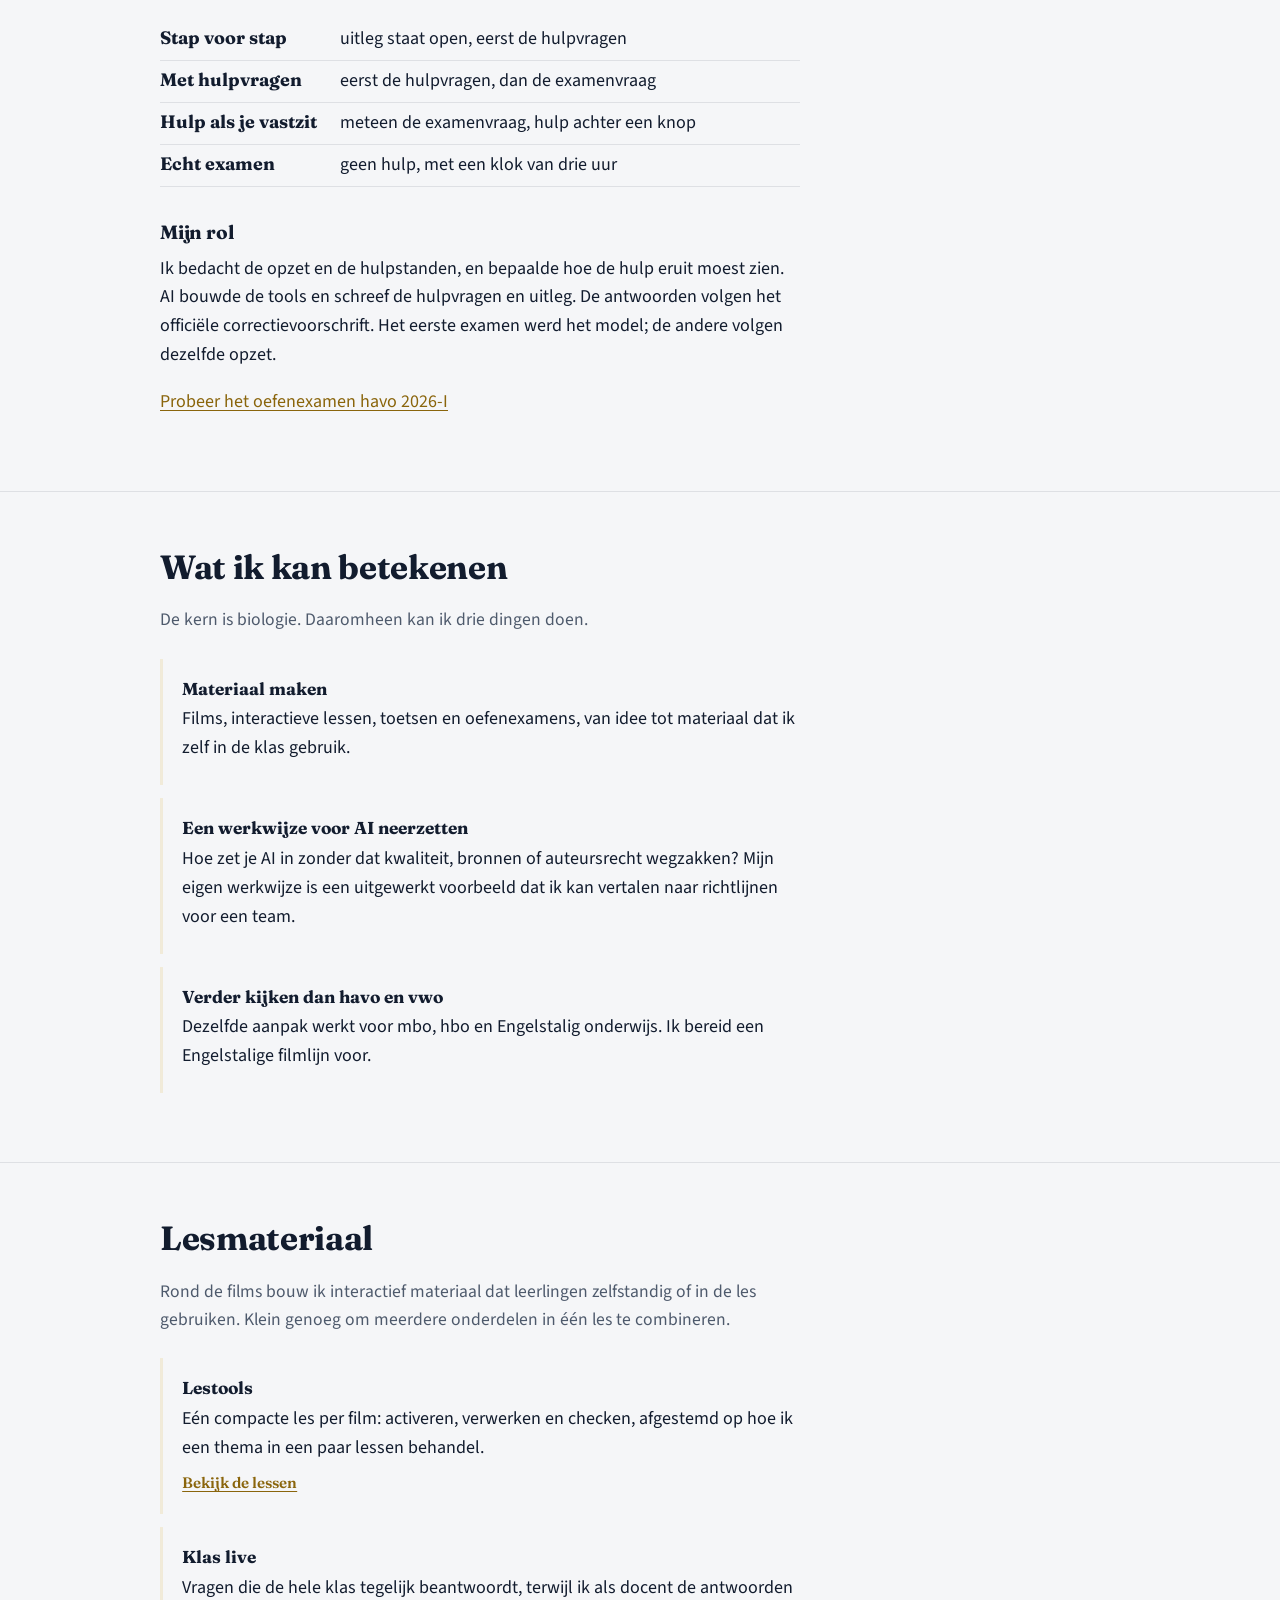
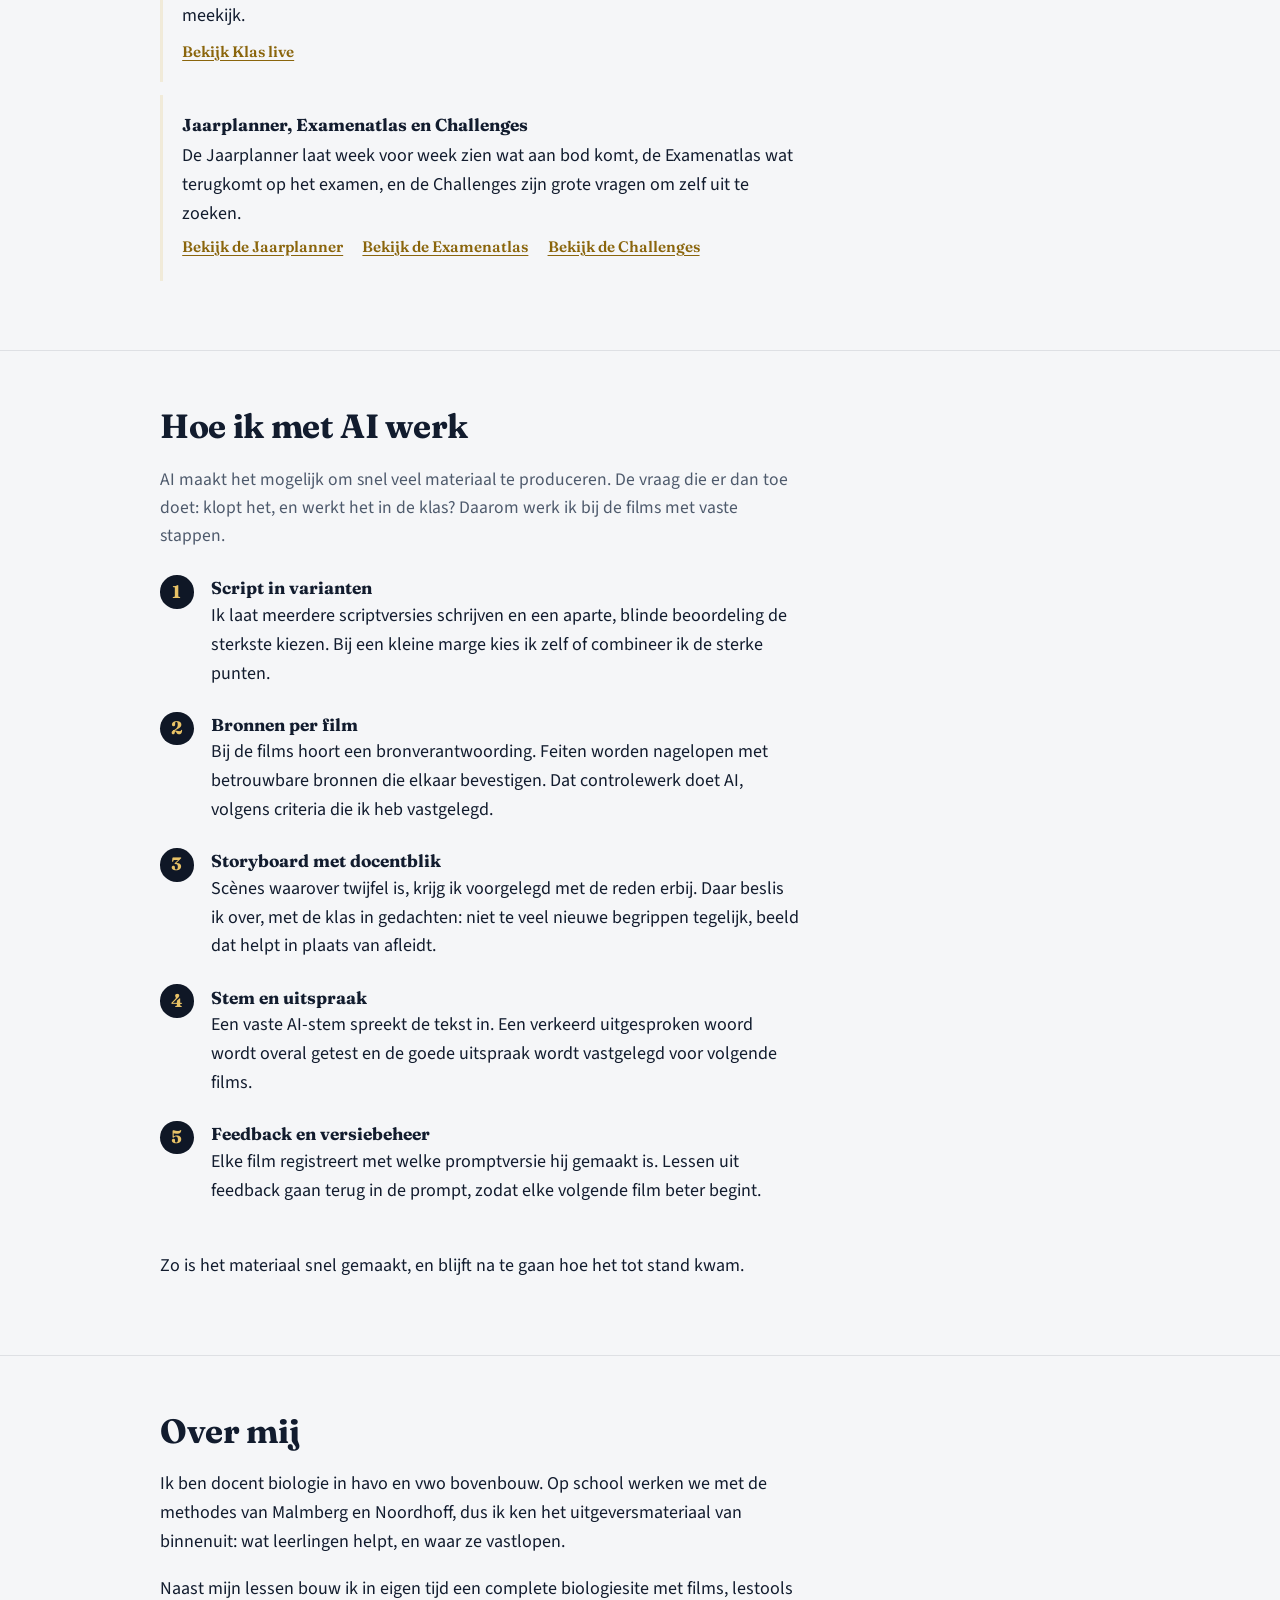
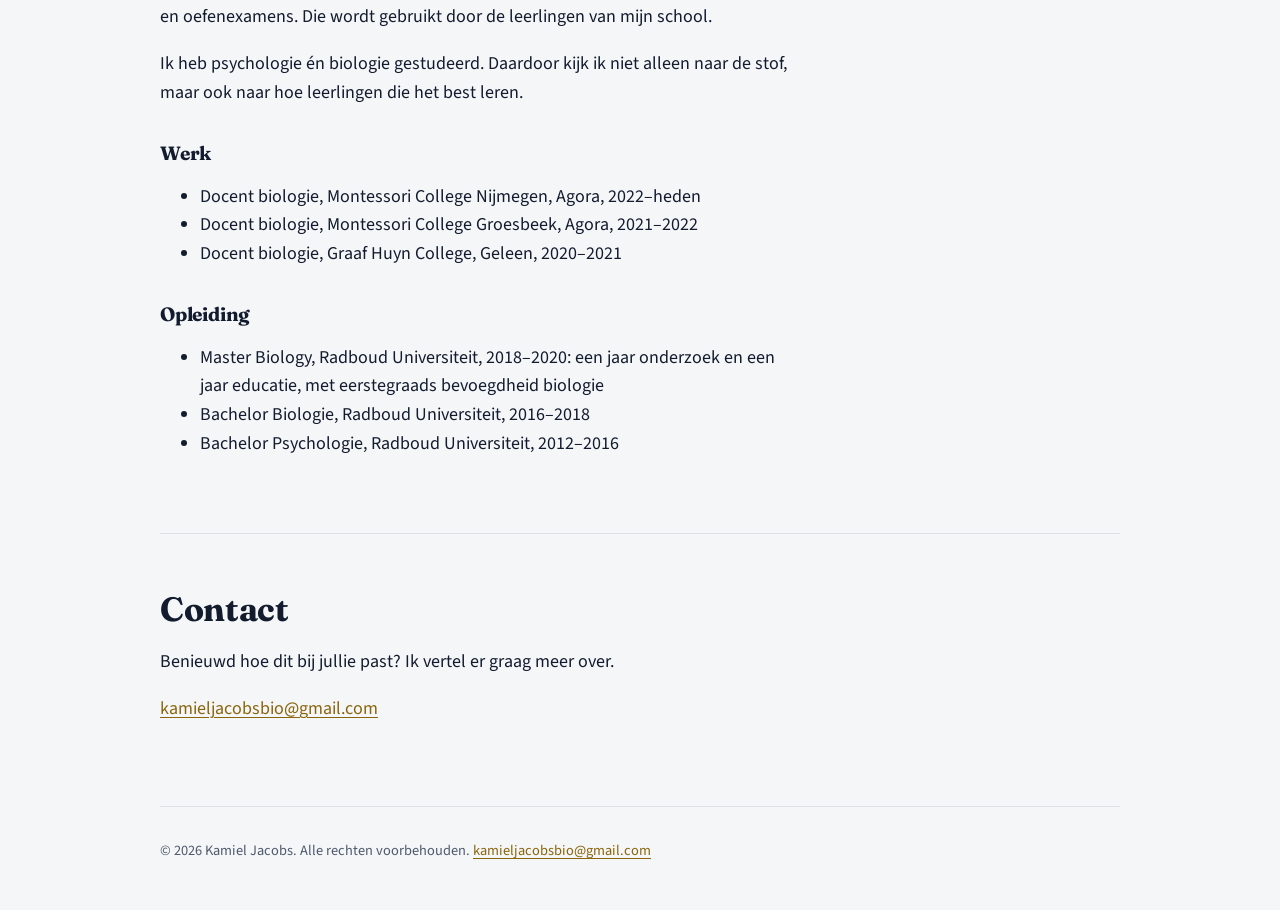
==== commit acc1e710: "E-mailadres toegevoegd Co-Authored-By: Claude Opus 5.5 <noreply@anthropic.com> Claude-Session: https" ====
--- a/index.html
+++ b/index.html
@@ -72,10 +72,10 @@
       <div class="inhoud">
         <h2>Contact</h2>
         <p>Benieuwd hoe dit bij jullie past? Ik vertel er graag meer over.</p>
-        <p><span class="aanvullen">E-mailadres en eventueel LinkedIn</span></p>
+        <p><a href="mailto:kamieljacobsbio@gmail.com">kamieljacobsbio@gmail.com</a></p>
       </div>
     </section>
-    <footer>© 2026 Kamiel Jacobs. Alle rechten voorbehouden.</footer>
+    <footer>© 2026 Kamiel Jacobs. Alle rechten voorbehouden. <a href="mailto:kamieljacobsbio@gmail.com">kamieljacobsbio@gmail.com</a></footer>
   </div>
 
   <script src="assets/blokken.js" data-basis="./"></script>
--- a/assets/style.css
+++ b/assets/style.css
@@ -205,3 +205,7 @@
   border-radius: 50%;
   box-shadow: 0 0 0 3px var(--nacht);
 }
+
+.klein { font-size: 0.92rem; color: var(--hema-zacht); margin: 0.4rem 0 0; }
+.filmstrip a { display: block; border-radius: 50%; }
+.filmstrip a:hover img { box-shadow: 0 0 0 3px var(--goud); }
